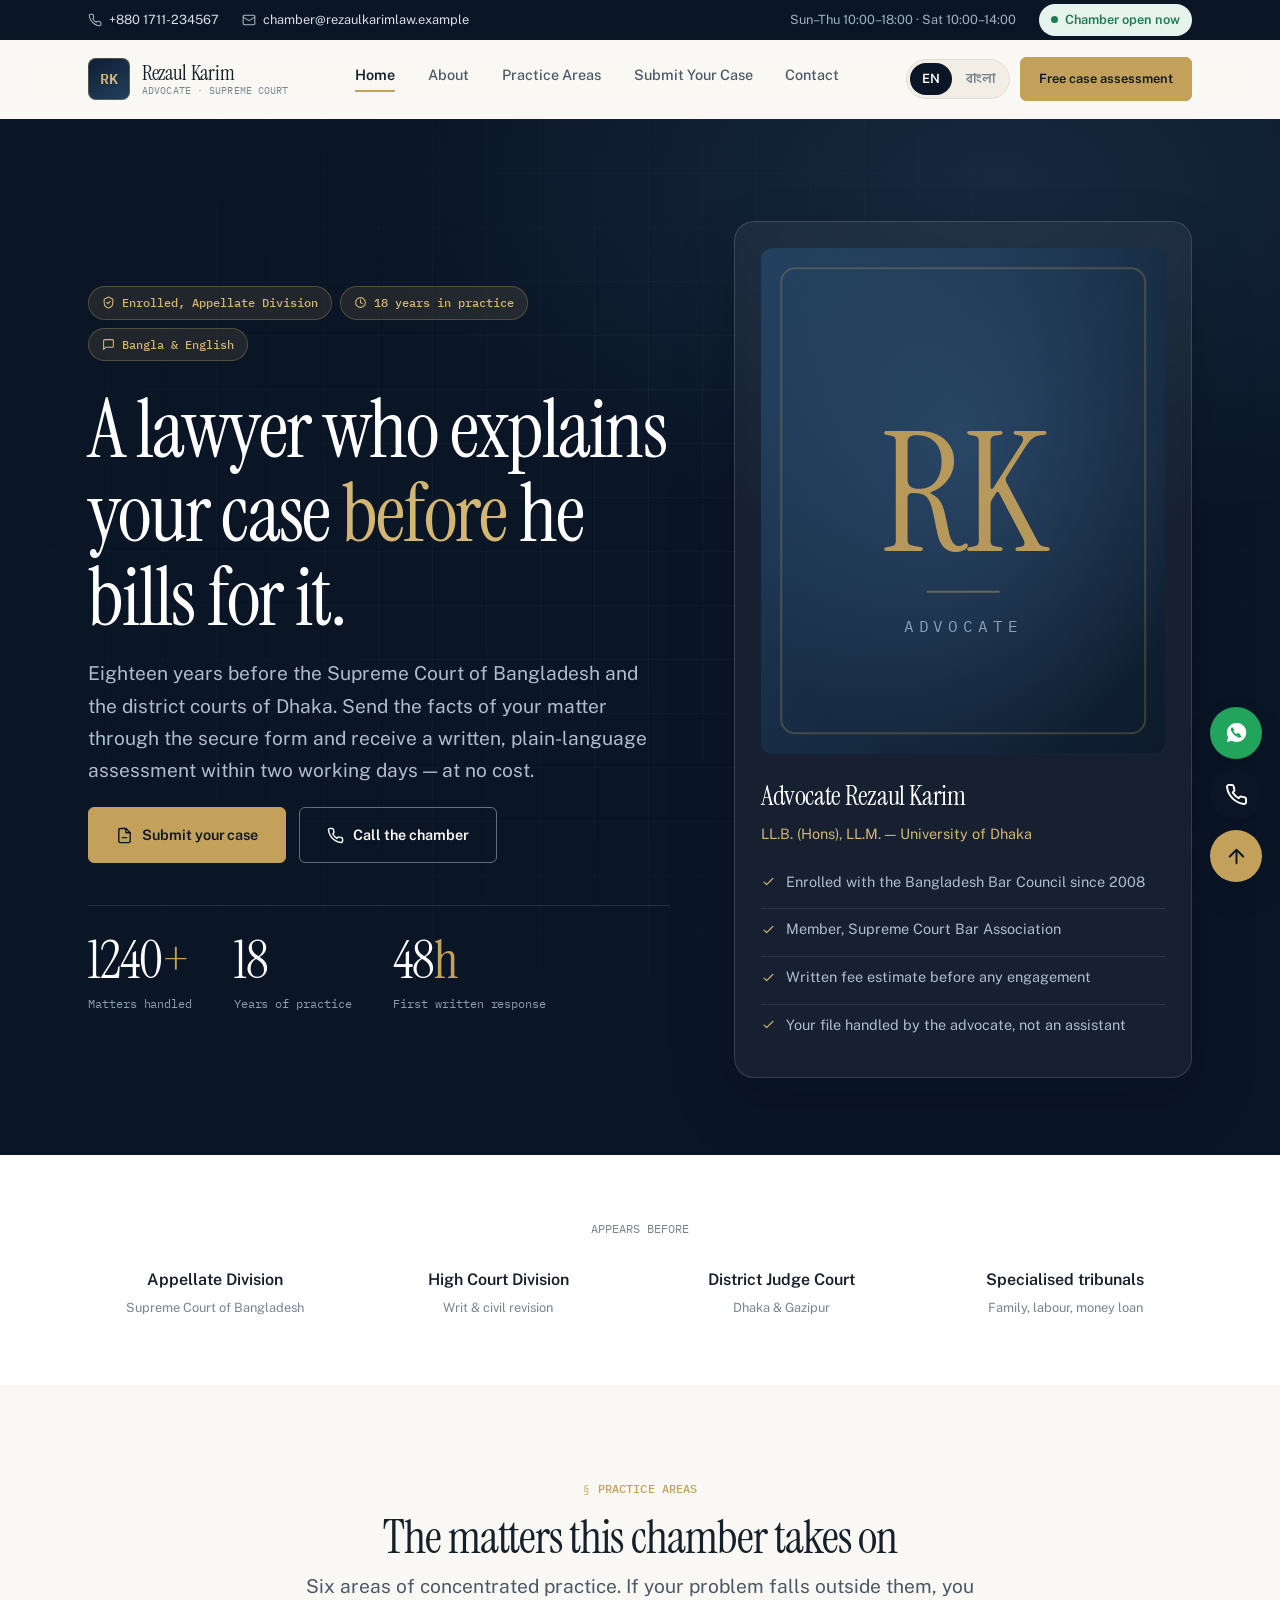
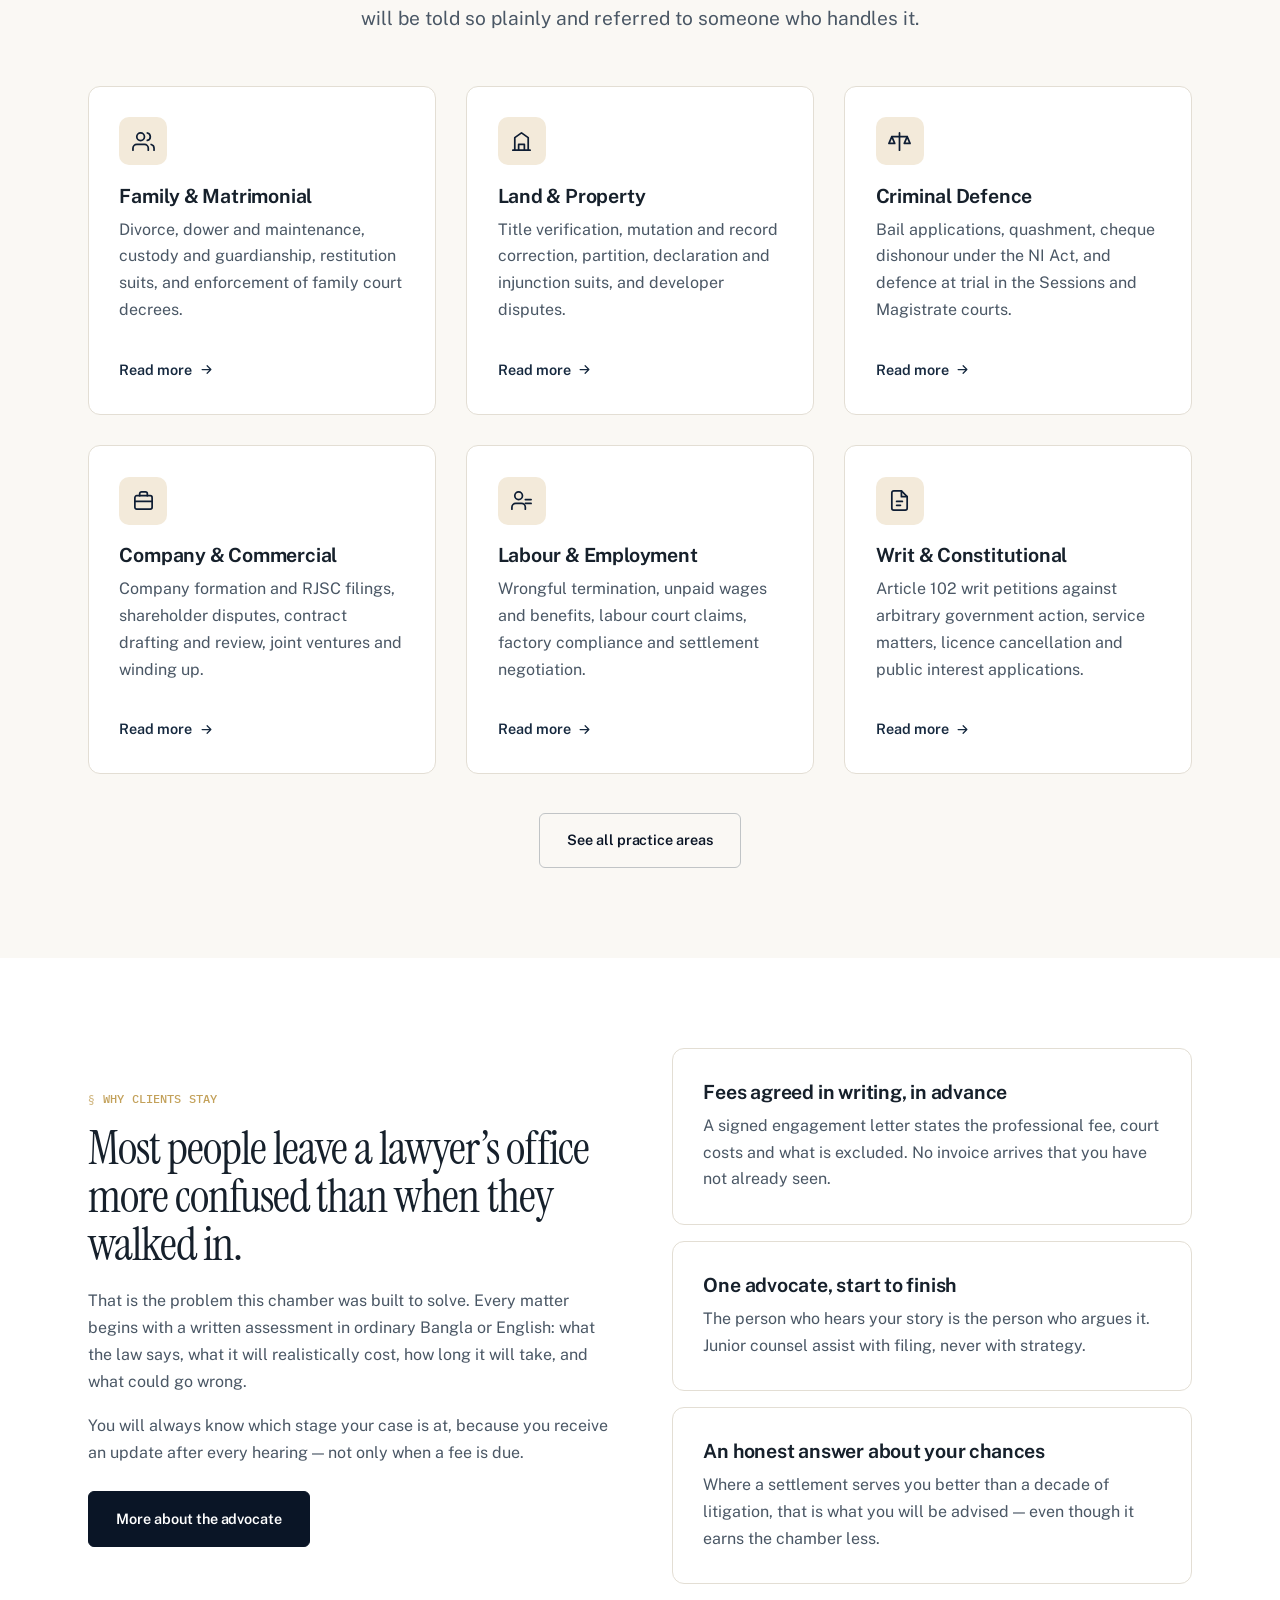
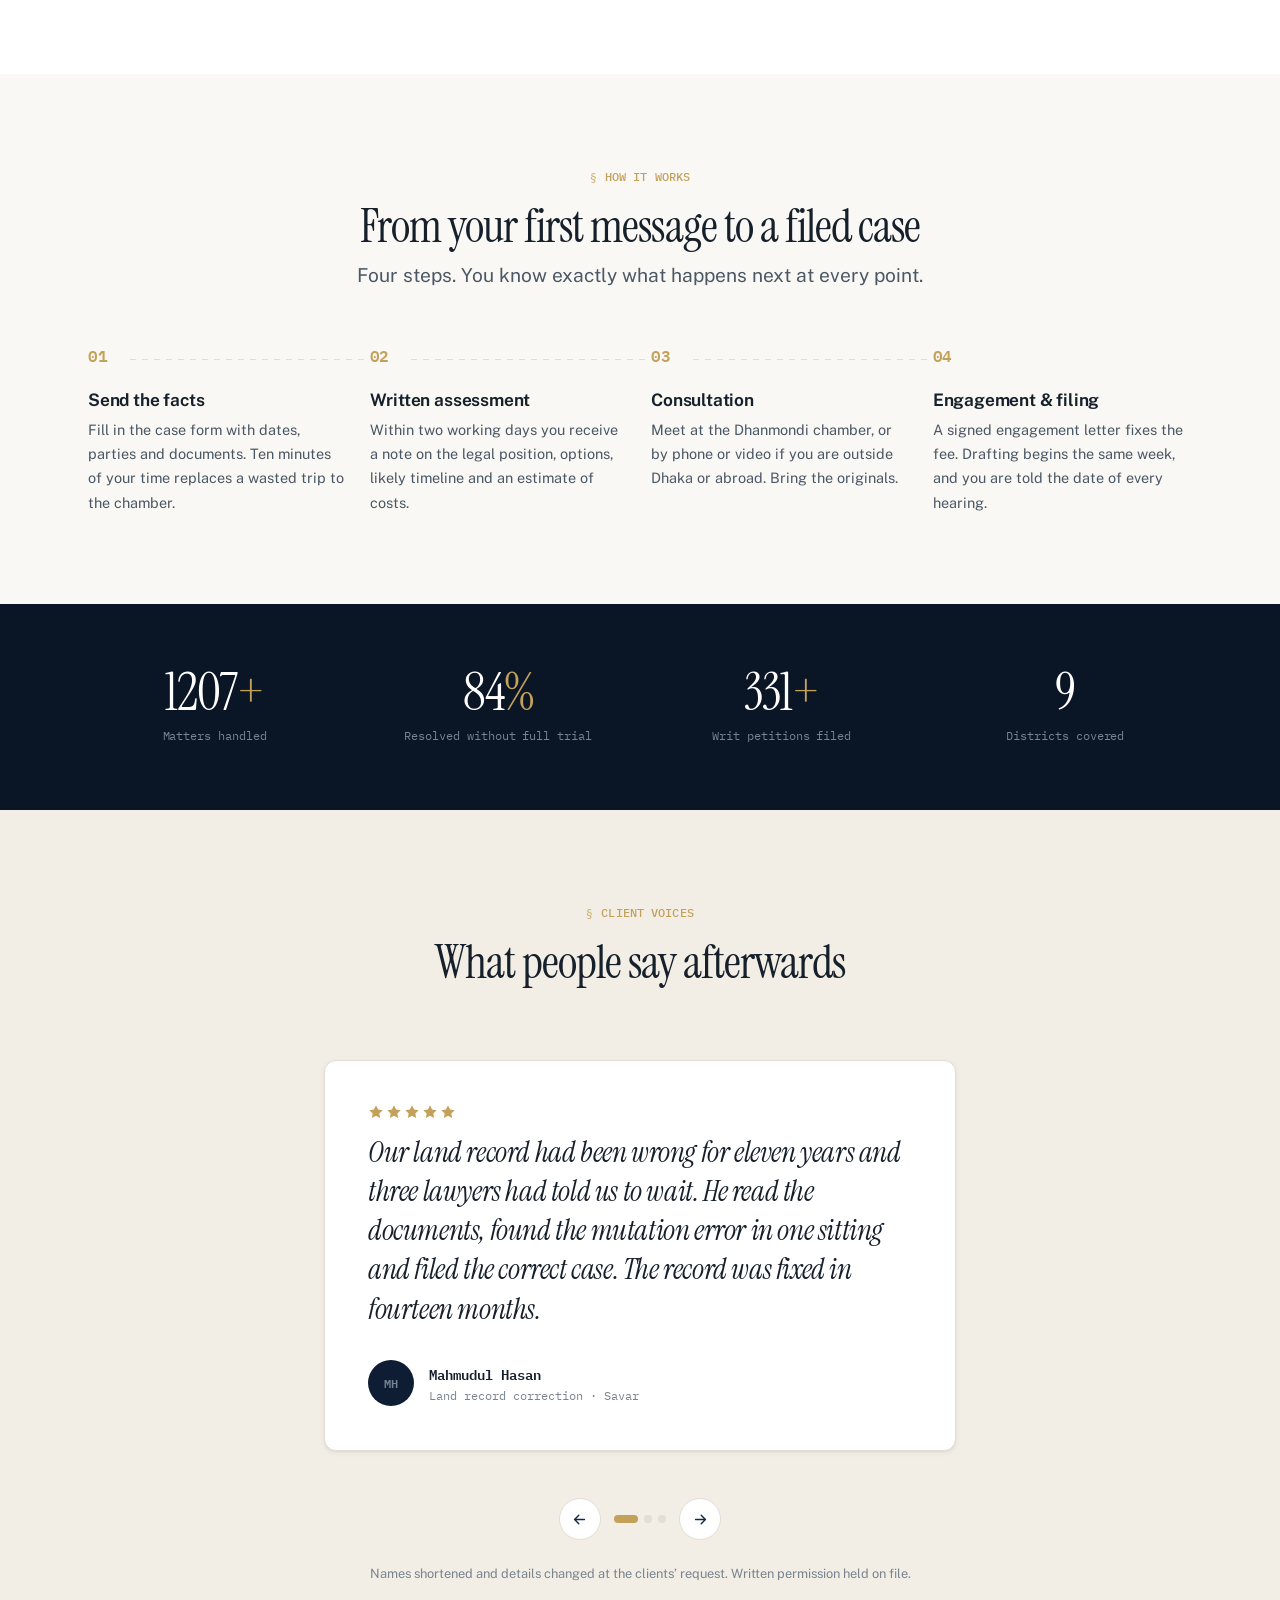
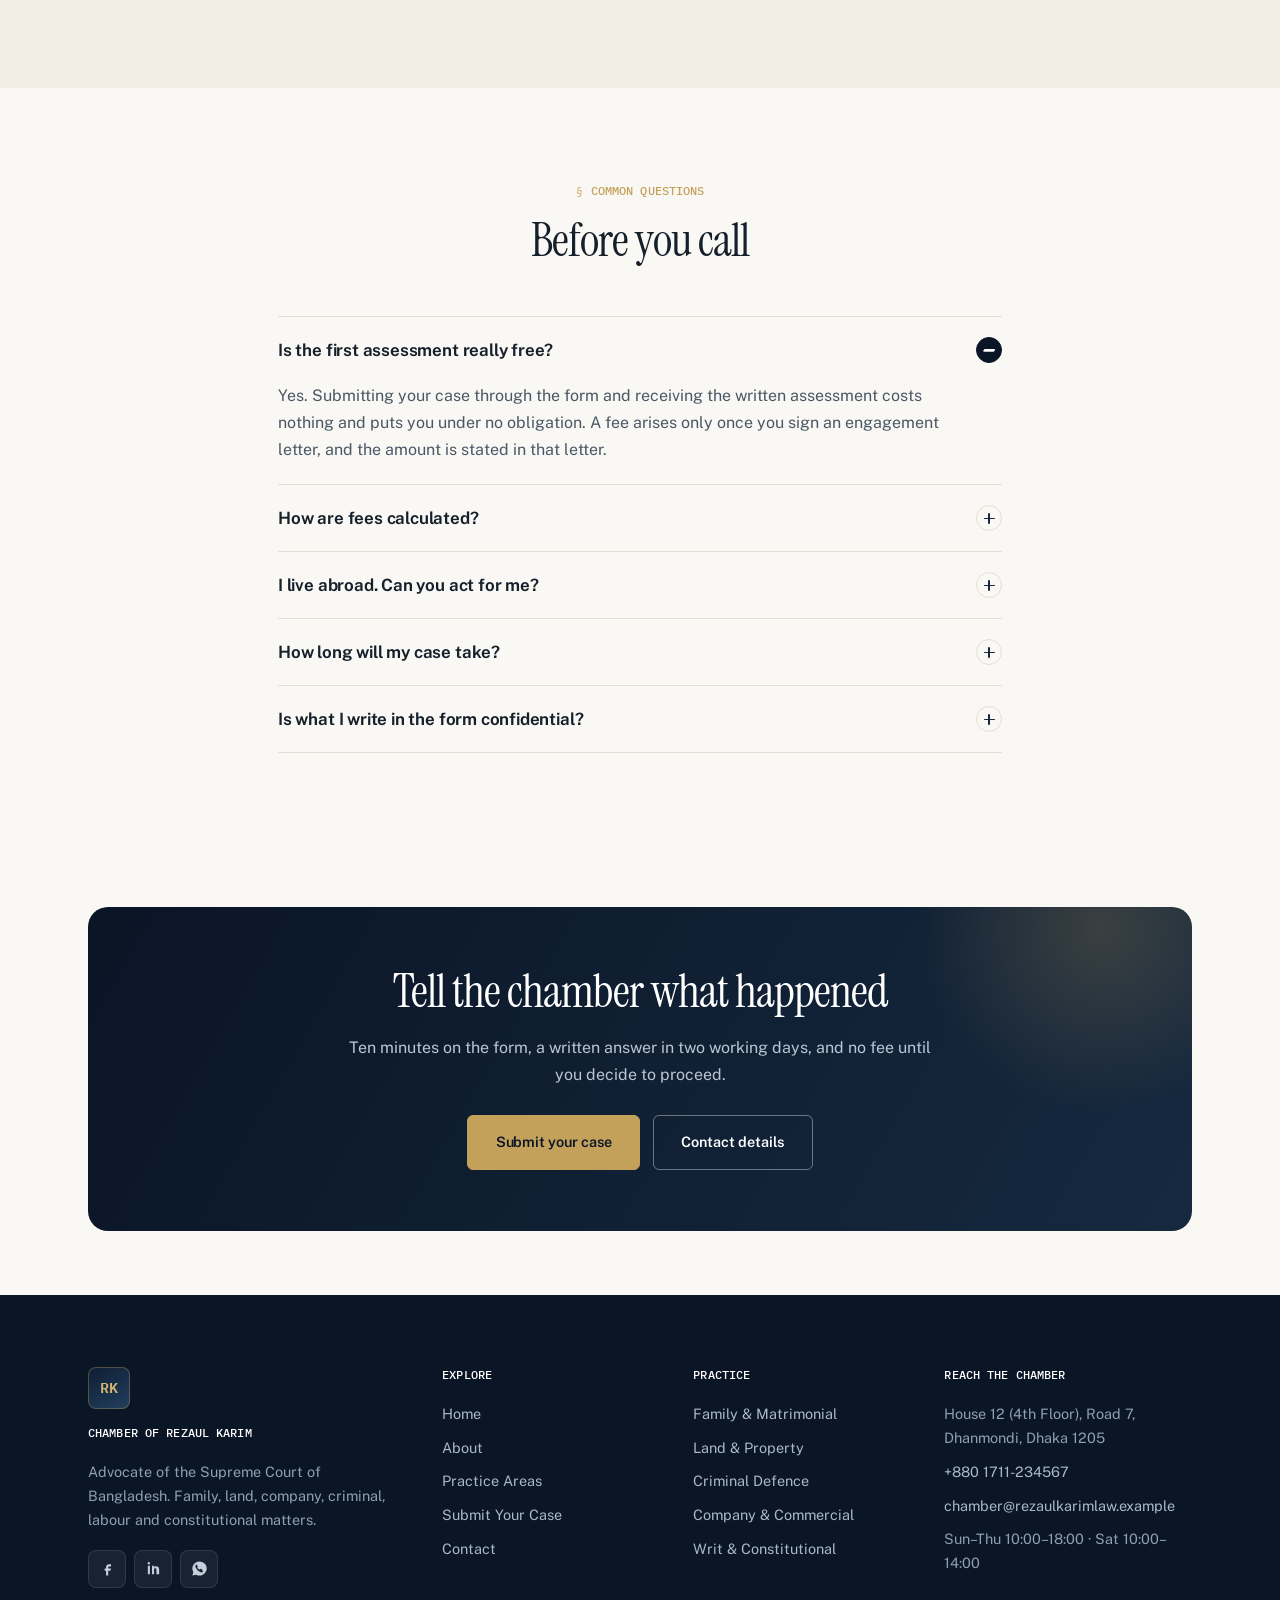
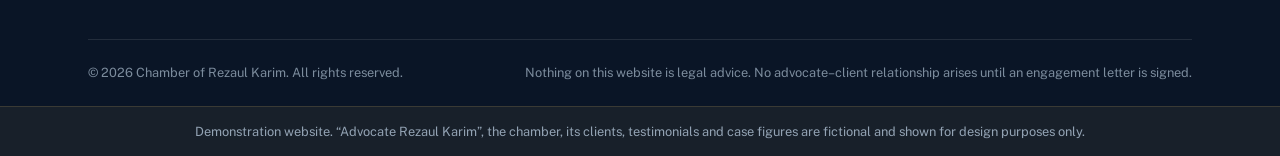
==== index.html @ a8ee2c2b "Bilingual demo marketing site for a law chamber A self-contained static site: plain HTML, CSS and Ja" ====
<!doctype html>
<html lang="en">
<head>
<meta charset="utf-8">
<meta name="viewport" content="width=device-width, initial-scale=1">
<title>Advocate Rezaul Karim | Supreme Court Lawyer, Dhaka</title>
<meta name="description" content="Advocate Rezaul Karim, Supreme Court of Bangladesh. 18 years of practice in family, land, company, criminal and writ matters. Chambers in Dhanmondi and the Supreme Court, Dhaka.">
<meta name="theme-color" content="#0A1526">
<meta property="og:type" content="website">
<meta property="og:title" content="Advocate Rezaul Karim | Supreme Court Lawyer, Dhaka">
<meta property="og:description" content="Straight answers, careful paperwork and a lawyer who returns your call. Submit your case online and get a written assessment within two working days.">
<meta property="og:locale" content="en_GB">
<meta property="og:locale:alternate" content="bn_BD">
<link rel="icon" href="data:image/svg+xml,%3Csvg xmlns='http://www.w3.org/2000/svg' viewBox='0 0 32 32'%3E%3Crect width='32' height='32' rx='7' fill='%230E1D33'/%3E%3Ctext x='16' y='22' font-family='Georgia,serif' font-size='16' fill='%23D4B673' text-anchor='middle'%3ERK%3C/text%3E%3C/svg%3E">
<link rel="preconnect" href="https://fonts.googleapis.com">
<link rel="preconnect" href="https://fonts.gstatic.com" crossorigin>
<link rel="stylesheet" href="https://fonts.googleapis.com/css2?family=Instrument+Serif:ital@0;1&family=Public+Sans:ital,wght@0,300..800;1,400..600&family=IBM+Plex+Mono:wght@400;500;600&family=Hind+Siliguri:wght@400;500;600;700&family=Noto+Serif+Bengali:wght@400;500;600&display=swap">
<link rel="stylesheet" href="assets/css/styles.css">
<script type="application/ld+json">
{
  "@context": "https://schema.org",
  "@type": "Attorney",
  "name": "Chamber of Rezaul Karim",
  "description": "Advocate of the Supreme Court of Bangladesh practising in family, land, company, criminal, labour and constitutional matters.",
  "areaServed": "Bangladesh",
  "priceRange": "BDT",
  "address": {
    "@type": "PostalAddress",
    "streetAddress": "House 12 (4th Floor), Road 7, Dhanmondi",
    "addressLocality": "Dhaka",
    "postalCode": "1205",
    "addressCountry": "BD"
  },
  "telephone": "+8801711234567",
  "email": "chamber@rezaulkarimlaw.example",
  "openingHours": ["Su-Th 10:00-18:00", "Sa 10:00-14:00"]
}
</script>
<script>document.documentElement.classList.add('js');</script>
</head>
<body>
<a class="skip-link" href="#main" data-i18n="a11y.skip">Skip to main content</a>

<!-- ================= Top bar ================= -->
<div class="topbar">
  <div class="wrap">
    <div class="topbar-items">
      <a class="topbar-item" href="tel:+8801711234567">
        <svg viewBox="0 0 24 24" fill="none" stroke="currentColor" stroke-width="1.8" stroke-linecap="round" stroke-linejoin="round"><path d="M22 16.9v3a2 2 0 0 1-2.2 2 19.8 19.8 0 0 1-8.6-3.1 19.5 19.5 0 0 1-6-6A19.8 19.8 0 0 1 2.1 4.2 2 2 0 0 1 4.1 2h3a2 2 0 0 1 2 1.7c.1 1 .4 1.9.7 2.8a2 2 0 0 1-.5 2.1L8.1 9.9a16 16 0 0 0 6 6l1.3-1.3a2 2 0 0 1 2.1-.4c.9.3 1.8.6 2.8.7a2 2 0 0 1 1.7 2Z"/></svg>
        <span>+880 1711-234567</span>
      </a>
      <a class="topbar-item topbar-hide-sm" href="mailto:chamber@rezaulkarimlaw.example">
        <svg viewBox="0 0 24 24" fill="none" stroke="currentColor" stroke-width="1.8" stroke-linecap="round" stroke-linejoin="round"><rect x="2" y="4" width="20" height="16" rx="2"/><path d="m2 7 10 6 10-6"/></svg>
        <span>chamber@rezaulkarimlaw.example</span>
      </a>
    </div>
    <div class="topbar-items">
      <span class="topbar-item topbar-hide-sm" data-i18n="top.hours">Sun&ndash;Thu 10:00&ndash;18:00 &middot; Sat 10:00&ndash;14:00</span>
      <span class="pill pill--closed" data-open-status><span class="dot"></span><span>Chamber hours</span></span>
    </div>
  </div>
</div>

<!-- ================= Header ================= -->
<header class="site-header">
  <div class="wrap">
    <nav class="nav" aria-label="Main">
      <a class="brand" href="index.html">
        <span class="brand-mark" aria-hidden="true">RK</span>
        <span class="brand-text">
          <span class="brand-name" data-i18n="brand.name">Rezaul Karim</span>
          <span class="brand-sub" data-i18n="brand.sub">Advocate &middot; Supreme Court</span>
        </span>
      </a>

      <ul class="nav-links" id="nav-links">
        <li><a href="index.html" aria-current="page" data-i18n="nav.home">Home</a></li>
        <li><a href="about.html" data-i18n="nav.about">About</a></li>
        <li><a href="practice-areas.html" data-i18n="nav.practice">Practice Areas</a></li>
        <li><a href="case-submission.html" data-i18n="nav.submit">Submit Your Case</a></li>
        <li><a href="contact.html" data-i18n="nav.contact">Contact</a></li>
        <li class="nav-cta-mobile"><a class="btn btn--gold btn--block" href="case-submission.html" data-i18n="cta.freeAssessment">Free case assessment</a></li>
      </ul>

      <div class="nav-actions">
        <div class="lang-toggle" role="group" aria-label="Language">
          <button type="button" data-lang="en" aria-pressed="true">EN</button>
          <button type="button" data-lang="bn" aria-pressed="false">বাংলা</button>
        </div>
        <a class="btn btn--gold btn--sm nav-cta-desktop" href="case-submission.html" data-i18n="cta.freeAssessment">Free case assessment</a>
        <button class="nav-toggle" type="button" aria-expanded="false" aria-controls="nav-links" aria-label="Open menu" data-i18n-aria="a11y.menu"><span></span></button>
      </div>
    </nav>
  </div>
</header>
<div class="nav-scrim"></div>

<main id="main">

<!-- ================= Hero ================= -->
<section class="hero">
  <div class="wrap hero-grid">
    <div>
      <div class="hero-badges">
        <span class="badge">
          <svg viewBox="0 0 24 24" fill="none" stroke="currentColor" stroke-width="2" stroke-linecap="round" stroke-linejoin="round"><path d="M12 2 4 6v6c0 5 3.4 9.1 8 10 4.6-.9 8-5 8-10V6Z"/><path d="m9 12 2 2 4-4"/></svg>
          <span data-i18n="hero.badge1">Enrolled, Appellate Division</span>
        </span>
        <span class="badge">
          <svg viewBox="0 0 24 24" fill="none" stroke="currentColor" stroke-width="2" stroke-linecap="round" stroke-linejoin="round"><circle cx="12" cy="12" r="9"/><path d="M12 7v5l3 2"/></svg>
          <span data-i18n="hero.badge2">18 years in practice</span>
        </span>
        <span class="badge">
          <svg viewBox="0 0 24 24" fill="none" stroke="currentColor" stroke-width="2" stroke-linecap="round" stroke-linejoin="round"><path d="M21 15a2 2 0 0 1-2 2H7l-4 4V5a2 2 0 0 1 2-2h14a2 2 0 0 1 2 2Z"/></svg>
          <span data-i18n="hero.badge3">Bangla &amp; English</span>
        </span>
      </div>

      <h1 data-i18n-html="hero.title">A lawyer who explains your case <em>before</em> he bills for it.</h1>
      <p class="hero-lead" data-i18n="hero.lead">Eighteen years before the Supreme Court of Bangladesh and the district courts of Dhaka. Send the facts of your matter through the secure form and receive a written, plain-language assessment within two working days &mdash; at no cost.</p>

      <div class="btn-row">
        <a class="btn btn--gold" href="case-submission.html">
          <svg viewBox="0 0 24 24" width="17" height="17" fill="none" stroke="currentColor" stroke-width="2" stroke-linecap="round" stroke-linejoin="round"><path d="M14 2H6a2 2 0 0 0-2 2v16a2 2 0 0 0 2 2h12a2 2 0 0 0 2-2V8Z"/><path d="M14 2v6h6"/><path d="M9 15h6"/></svg>
          <span data-i18n="hero.cta1">Submit your case</span>
        </a>
        <a class="btn btn--light" href="tel:+8801711234567">
          <svg viewBox="0 0 24 24" width="17" height="17" fill="none" stroke="currentColor" stroke-width="2" stroke-linecap="round" stroke-linejoin="round"><path d="M22 16.9v3a2 2 0 0 1-2.2 2 19.8 19.8 0 0 1-8.6-3.1 19.5 19.5 0 0 1-6-6A19.8 19.8 0 0 1 2.1 4.2 2 2 0 0 1 4.1 2h3a2 2 0 0 1 2 1.7c.1 1 .4 1.9.7 2.8a2 2 0 0 1-.5 2.1L8.1 9.9a16 16 0 0 0 6 6l1.3-1.3a2 2 0 0 1 2.1-.4c.9.3 1.8.6 2.8.7a2 2 0 0 1 1.7 2Z"/></svg>
          <span data-i18n="hero.cta2">Call the chamber</span>
        </a>
      </div>

      <div class="hero-proof">
        <div>
          <div class="stat-num"><span data-count="1240">0</span><span class="suffix">+</span></div>
          <div class="stat-label" data-i18n="stat.matters">Matters handled</div>
        </div>
        <div>
          <div class="stat-num"><span data-count="18">0</span></div>
          <div class="stat-label" data-i18n="stat.years">Years of practice</div>
        </div>
        <div>
          <div class="stat-num"><span data-count="48">0</span><span class="suffix">h</span></div>
          <div class="stat-label" data-i18n="stat.response">First written response</div>
        </div>
      </div>
    </div>

    <aside class="hero-card">
      <div class="portrait">
        <img class="portrait-photo" src="assets/img/advocate.jpg" alt="Advocate Rezaul Karim" data-i18n-alt="hero.portraitAlt" loading="lazy" decoding="async">
        <svg viewBox="0 0 200 250" aria-hidden="true"><defs><linearGradient id="pabg" x1="0" y1="0" x2="1" y2="1"><stop offset="0" stop-color="#23405F"/><stop offset="1" stop-color="#0C1A2B"/></linearGradient><radialGradient id="paglow" cx="50%" cy="40%" r="62%"><stop offset="0" stop-color="#3E628A" stop-opacity=".45"/><stop offset="1" stop-color="#3E628A" stop-opacity="0"/></radialGradient></defs><rect width="200" height="250" fill="url(#pabg)"/><rect width="200" height="250" fill="url(#paglow)"/><rect x="10" y="10" width="180" height="230" rx="7" fill="none" stroke="#C3A15A" stroke-opacity=".26"/><text x="100" y="150" text-anchor="middle" font-family="Instrument Serif, Georgia, serif" font-size="82" fill="#C3A15A" fill-opacity=".92">RK</text><path d="M82 170h36" stroke="#C3A15A" stroke-opacity=".45"/><text x="100" y="190" text-anchor="middle" font-family="IBM Plex Mono, monospace" font-size="8" letter-spacing="2.4" fill="#8AA0BA">ADVOCATE</text></svg>
      </div>
      <div class="card-name" data-i18n="hero.cardName">Advocate Rezaul Karim</div>
      <div class="card-role" data-i18n="hero.cardRole">LL.B. (Hons), LL.M. &mdash; University of Dhaka</div>
      <ul>
        <li>
          <svg viewBox="0 0 24 24" fill="none" stroke="currentColor" stroke-width="2" stroke-linecap="round" stroke-linejoin="round"><path d="m5 13 4 4L19 7"/></svg>
          <span data-i18n="hero.cardPoint1">Enrolled with the Bangladesh Bar Council since 2008</span>
        </li>
        <li>
          <svg viewBox="0 0 24 24" fill="none" stroke="currentColor" stroke-width="2" stroke-linecap="round" stroke-linejoin="round"><path d="m5 13 4 4L19 7"/></svg>
          <span data-i18n="hero.cardPoint2">Member, Supreme Court Bar Association</span>
        </li>
        <li>
          <svg viewBox="0 0 24 24" fill="none" stroke="currentColor" stroke-width="2" stroke-linecap="round" stroke-linejoin="round"><path d="m5 13 4 4L19 7"/></svg>
          <span data-i18n="hero.cardPoint3">Written fee estimate before any engagement</span>
        </li>
        <li>
          <svg viewBox="0 0 24 24" fill="none" stroke="currentColor" stroke-width="2" stroke-linecap="round" stroke-linejoin="round"><path d="m5 13 4 4L19 7"/></svg>
          <span data-i18n="hero.cardPoint4">Your file handled by the advocate, not an assistant</span>
        </li>
      </ul>
    </aside>
  </div>
</section>

<!-- ================= Trust strip ================= -->
<section class="section section--tight section--white">
  <div class="wrap">
    <p class="text-center" style="font-family:var(--f-mono);font-size:.73rem;text-transform:uppercase;color:var(--muted);margin-bottom:1.8rem" data-i18n="trust.title">Appears before</p>
    <div class="grid grid--4" style="text-align:center">
      <div class="reveal"><strong data-i18n="trust.1">Appellate Division</strong><br><span style="font-size:var(--fs-xs);color:var(--muted)" data-i18n="trust.1s">Supreme Court of Bangladesh</span></div>
      <div class="reveal" data-delay="1"><strong data-i18n="trust.2">High Court Division</strong><br><span style="font-size:var(--fs-xs);color:var(--muted)" data-i18n="trust.2s">Writ &amp; civil revision</span></div>
      <div class="reveal" data-delay="2"><strong data-i18n="trust.3">District Judge Court</strong><br><span style="font-size:var(--fs-xs);color:var(--muted)" data-i18n="trust.3s">Dhaka &amp; Gazipur</span></div>
      <div class="reveal" data-delay="3"><strong data-i18n="trust.4">Specialised tribunals</strong><br><span style="font-size:var(--fs-xs);color:var(--muted)" data-i18n="trust.4s">Family, labour, money loan</span></div>
    </div>
  </div>
</section>

<!-- ================= Practice areas ================= -->
<section class="section">
  <div class="wrap">
    <div class="section-head text-center">
      <span class="eyebrow" data-i18n="pa.eyebrow">Practice areas</span>
      <h2 data-i18n="pa.title">The matters this chamber takes on</h2>
      <p data-i18n="pa.lead">Six areas of concentrated practice. If your problem falls outside them, you will be told so plainly and referred to someone who handles it.</p>
    </div>

    <div class="grid grid--3">
      <article class="card card--hover reveal">
        <div class="card-icon"><svg viewBox="0 0 24 24" fill="none" stroke="currentColor" stroke-width="1.8" stroke-linecap="round" stroke-linejoin="round"><path d="M17 21v-2a4 4 0 0 0-4-4H5a4 4 0 0 0-4 4v2"/><circle cx="9" cy="7" r="4"/><path d="M23 21v-2a4 4 0 0 0-3-3.9"/><path d="M16 3.1a4 4 0 0 1 0 7.8"/></svg></div>
        <h3 data-i18n="pa.family.t">Family &amp; Matrimonial</h3>
        <p data-i18n="pa.family.d">Divorce, dower and maintenance, custody and guardianship, restitution suits, and enforcement of family court decrees.</p>
        <a class="card-link" href="practice-areas.html#family"><span data-i18n="common.learnMore">Read more</span><svg viewBox="0 0 24 24" fill="none" stroke="currentColor" stroke-width="2" stroke-linecap="round" stroke-linejoin="round"><path d="M5 12h14m-6-6 6 6-6 6"/></svg></a>
      </article>

      <article class="card card--hover reveal" data-delay="1">
        <div class="card-icon"><svg viewBox="0 0 24 24" fill="none" stroke="currentColor" stroke-width="1.8" stroke-linecap="round" stroke-linejoin="round"><path d="M3 21h18"/><path d="M5 21V8l7-5 7 5v13"/><path d="M9 21v-6h6v6"/></svg></div>
        <h3 data-i18n="pa.land.t">Land &amp; Property</h3>
        <p data-i18n="pa.land.d">Title verification, mutation and record correction, partition, declaration and injunction suits, and developer disputes.</p>
        <a class="card-link" href="practice-areas.html#land"><span data-i18n="common.learnMore">Read more</span><svg viewBox="0 0 24 24" fill="none" stroke="currentColor" stroke-width="2" stroke-linecap="round" stroke-linejoin="round"><path d="M5 12h14m-6-6 6 6-6 6"/></svg></a>
      </article>

      <article class="card card--hover reveal" data-delay="2">
        <div class="card-icon"><svg viewBox="0 0 24 24" fill="none" stroke="currentColor" stroke-width="1.8" stroke-linecap="round" stroke-linejoin="round"><path d="M12 3v18"/><path d="M4 7h16"/><path d="m4 7-3 7h6Z"/><path d="m20 7-3 7h6Z"/></svg></div>
        <h3 data-i18n="pa.criminal.t">Criminal Defence</h3>
        <p data-i18n="pa.criminal.d">Bail applications, quashment, cheque dishonour under the NI Act, and defence at trial in the Sessions and Magistrate courts.</p>
        <a class="card-link" href="practice-areas.html#criminal"><span data-i18n="common.learnMore">Read more</span><svg viewBox="0 0 24 24" fill="none" stroke="currentColor" stroke-width="2" stroke-linecap="round" stroke-linejoin="round"><path d="M5 12h14m-6-6 6 6-6 6"/></svg></a>
      </article>

      <article class="card card--hover reveal">
        <div class="card-icon"><svg viewBox="0 0 24 24" fill="none" stroke="currentColor" stroke-width="1.8" stroke-linecap="round" stroke-linejoin="round"><rect x="3" y="7" width="18" height="14" rx="2"/><path d="M8 7V5a2 2 0 0 1 2-2h4a2 2 0 0 1 2 2v2"/><path d="M3 13h18"/></svg></div>
        <h3 data-i18n="pa.company.t">Company &amp; Commercial</h3>
        <p data-i18n="pa.company.d">Company formation and RJSC filings, shareholder disputes, contract drafting and review, joint ventures and winding up.</p>
        <a class="card-link" href="practice-areas.html#company"><span data-i18n="common.learnMore">Read more</span><svg viewBox="0 0 24 24" fill="none" stroke="currentColor" stroke-width="2" stroke-linecap="round" stroke-linejoin="round"><path d="M5 12h14m-6-6 6 6-6 6"/></svg></a>
      </article>

      <article class="card card--hover reveal" data-delay="1">
        <div class="card-icon"><svg viewBox="0 0 24 24" fill="none" stroke="currentColor" stroke-width="1.8" stroke-linecap="round" stroke-linejoin="round"><path d="M16 21v-2a4 4 0 0 0-4-4H6a4 4 0 0 0-4 4v2"/><circle cx="9" cy="7" r="4"/><path d="M22 11h-6"/><path d="M22 15h-6"/></svg></div>
        <h3 data-i18n="pa.labour.t">Labour &amp; Employment</h3>
        <p data-i18n="pa.labour.d">Wrongful termination, unpaid wages and benefits, labour court claims, factory compliance and settlement negotiation.</p>
        <a class="card-link" href="practice-areas.html#labour"><span data-i18n="common.learnMore">Read more</span><svg viewBox="0 0 24 24" fill="none" stroke="currentColor" stroke-width="2" stroke-linecap="round" stroke-linejoin="round"><path d="M5 12h14m-6-6 6 6-6 6"/></svg></a>
      </article>

      <article class="card card--hover reveal" data-delay="2">
        <div class="card-icon"><svg viewBox="0 0 24 24" fill="none" stroke="currentColor" stroke-width="1.8" stroke-linecap="round" stroke-linejoin="round"><path d="M14 2H6a2 2 0 0 0-2 2v16a2 2 0 0 0 2 2h12a2 2 0 0 0 2-2V8Z"/><path d="M14 2v6h6"/><path d="M9 13h6"/><path d="M9 17h4"/></svg></div>
        <h3 data-i18n="pa.writ.t">Writ &amp; Constitutional</h3>
        <p data-i18n="pa.writ.d">Article 102 writ petitions against arbitrary government action, service matters, licence cancellation and public interest applications.</p>
        <a class="card-link" href="practice-areas.html#writ"><span data-i18n="common.learnMore">Read more</span><svg viewBox="0 0 24 24" fill="none" stroke="currentColor" stroke-width="2" stroke-linecap="round" stroke-linejoin="round"><path d="M5 12h14m-6-6 6 6-6 6"/></svg></a>
      </article>
    </div>

    <div class="btn-row btn-row--center" style="margin-top:2.4rem">
      <a class="btn btn--ghost" href="practice-areas.html" data-i18n="pa.all">See all practice areas</a>
    </div>
  </div>
</section>

<!-- ================= Why this chamber ================= -->
<section class="section section--white">
  <div class="wrap">
    <div class="grid grid--2" style="align-items:center;gap:clamp(2rem,5vw,4rem)">
      <div class="reveal">
        <span class="eyebrow" data-i18n="why.eyebrow">Why clients stay</span>
        <h2 data-i18n="why.title">Most people leave a lawyer&rsquo;s office more confused than when they walked in.</h2>
        <p data-i18n="why.p1">That is the problem this chamber was built to solve. Every matter begins with a written assessment in ordinary Bangla or English: what the law says, what it will realistically cost, how long it will take, and what could go wrong.</p>
        <p data-i18n="why.p2">You will always know which stage your case is at, because you receive an update after every hearing &mdash; not only when a fee is due.</p>
        <div class="btn-row" style="margin-top:1.5rem">
          <a class="btn" href="about.html" data-i18n="why.cta">More about the advocate</a>
        </div>
      </div>

      <div class="grid" style="gap:1rem">
        <div class="card reveal">
          <h3 data-i18n="why.c1.t">Fees agreed in writing, in advance</h3>
          <p data-i18n="why.c1.d">A signed engagement letter states the professional fee, court costs and what is excluded. No invoice arrives that you have not already seen.</p>
        </div>
        <div class="card reveal" data-delay="1">
          <h3 data-i18n="why.c2.t">One advocate, start to finish</h3>
          <p data-i18n="why.c2.d">The person who hears your story is the person who argues it. Junior counsel assist with filing, never with strategy.</p>
        </div>
        <div class="card reveal" data-delay="2">
          <h3 data-i18n="why.c3.t">An honest answer about your chances</h3>
          <p data-i18n="why.c3.d">Where a settlement serves you better than a decade of litigation, that is what you will be advised &mdash; even though it earns the chamber less.</p>
        </div>
      </div>
    </div>
  </div>
</section>

<!-- ================= Process ================= -->
<section class="section">
  <div class="wrap">
    <div class="section-head text-center">
      <span class="eyebrow" data-i18n="proc.eyebrow">How it works</span>
      <h2 data-i18n="proc.title">From your first message to a filed case</h2>
      <p data-i18n="proc.lead">Four steps. You know exactly what happens next at every point.</p>
    </div>

    <div class="steps">
      <div class="step reveal">
        <h3 data-i18n="proc.s1.t">Send the facts</h3>
        <p data-i18n="proc.s1.d">Fill in the case form with dates, parties and documents. Ten minutes of your time replaces a wasted trip to the chamber.</p>
      </div>
      <div class="step reveal" data-delay="1">
        <h3 data-i18n="proc.s2.t">Written assessment</h3>
        <p data-i18n="proc.s2.d">Within two working days you receive a note on the legal position, options, likely timeline and an estimate of costs.</p>
      </div>
      <div class="step reveal" data-delay="2">
        <h3 data-i18n="proc.s3.t">Consultation</h3>
        <p data-i18n="proc.s3.d">Meet at the Dhanmondi chamber, or by phone or video if you are outside Dhaka or abroad. Bring the originals.</p>
      </div>
      <div class="step reveal" data-delay="3">
        <h3 data-i18n="proc.s4.t">Engagement &amp; filing</h3>
        <p data-i18n="proc.s4.d">A signed engagement letter fixes the fee. Drafting begins the same week, and you are told the date of every hearing.</p>
      </div>
    </div>
  </div>
</section>

<!-- ================= Stats band ================= -->
<section class="section section--tight section--navy">
  <div class="wrap">
    <div class="grid grid--4 text-center">
      <div class="reveal">
        <div class="stat-num" style="color:#fff"><span data-count="1240">0</span><span class="suffix">+</span></div>
        <div class="stat-label" data-i18n="stat.matters">Matters handled</div>
      </div>
      <div class="reveal" data-delay="1">
        <div class="stat-num" style="color:#fff"><span data-count="86">0</span><span class="suffix">%</span></div>
        <div class="stat-label" data-i18n="stat.resolved">Resolved without full trial</div>
      </div>
      <div class="reveal" data-delay="2">
        <div class="stat-num" style="color:#fff"><span data-count="340">0</span><span class="suffix">+</span></div>
        <div class="stat-label" data-i18n="stat.writ">Writ petitions filed</div>
      </div>
      <div class="reveal" data-delay="3">
        <div class="stat-num" style="color:#fff"><span data-count="9">0</span></div>
        <div class="stat-label" data-i18n="stat.districts">Districts covered</div>
      </div>
    </div>
  </div>
</section>

<!-- ================= Testimonials ================= -->
<section class="section section--cream">
  <div class="wrap wrap--narrow">
    <div class="section-head text-center">
      <span class="eyebrow" data-i18n="tst.eyebrow">Client voices</span>
      <h2 data-i18n="tst.title">What people say afterwards</h2>
    </div>

    <div class="tslider" tabindex="0" role="region" aria-label="Client testimonials" data-i18n-aria="a11y.testimonials">
      <div class="tslider-viewport">
        <div class="tslider-track">
          <div class="tslide">
            <figure class="quote">
              <div class="stars" aria-label="5 out of 5"><svg viewBox="0 0 24 24" fill="currentColor"><path d="m12 2 3.1 6.3 6.9 1-5 4.9 1.2 6.8L12 17.8 5.8 21l1.2-6.8-5-4.9 6.9-1Z"/></svg><svg viewBox="0 0 24 24" fill="currentColor"><path d="m12 2 3.1 6.3 6.9 1-5 4.9 1.2 6.8L12 17.8 5.8 21l1.2-6.8-5-4.9 6.9-1Z"/></svg><svg viewBox="0 0 24 24" fill="currentColor"><path d="m12 2 3.1 6.3 6.9 1-5 4.9 1.2 6.8L12 17.8 5.8 21l1.2-6.8-5-4.9 6.9-1Z"/></svg><svg viewBox="0 0 24 24" fill="currentColor"><path d="m12 2 3.1 6.3 6.9 1-5 4.9 1.2 6.8L12 17.8 5.8 21l1.2-6.8-5-4.9 6.9-1Z"/></svg><svg viewBox="0 0 24 24" fill="currentColor"><path d="m12 2 3.1 6.3 6.9 1-5 4.9 1.2 6.8L12 17.8 5.8 21l1.2-6.8-5-4.9 6.9-1Z"/></svg></div>
              <blockquote style="margin:0"><p data-i18n="tst.1.q">Our land record had been wrong for eleven years and three lawyers had told us to wait. He read the documents, found the mutation error in one sitting and filed the correct case. The record was fixed in fourteen months.</p></blockquote>
              <figcaption class="quote-by">
                <span class="avatar" aria-hidden="true">MH</span>
                <span><strong data-i18n="tst.1.n">Mahmudul Hasan</strong><span data-i18n="tst.1.r">Land record correction &middot; Savar</span></span>
              </figcaption>
            </figure>
          </div>

          <div class="tslide">
            <figure class="quote">
              <div class="stars" aria-label="5 out of 5"><svg viewBox="0 0 24 24" fill="currentColor"><path d="m12 2 3.1 6.3 6.9 1-5 4.9 1.2 6.8L12 17.8 5.8 21l1.2-6.8-5-4.9 6.9-1Z"/></svg><svg viewBox="0 0 24 24" fill="currentColor"><path d="m12 2 3.1 6.3 6.9 1-5 4.9 1.2 6.8L12 17.8 5.8 21l1.2-6.8-5-4.9 6.9-1Z"/></svg><svg viewBox="0 0 24 24" fill="currentColor"><path d="m12 2 3.1 6.3 6.9 1-5 4.9 1.2 6.8L12 17.8 5.8 21l1.2-6.8-5-4.9 6.9-1Z"/></svg><svg viewBox="0 0 24 24" fill="currentColor"><path d="m12 2 3.1 6.3 6.9 1-5 4.9 1.2 6.8L12 17.8 5.8 21l1.2-6.8-5-4.9 6.9-1Z"/></svg><svg viewBox="0 0 24 24" fill="currentColor"><path d="m12 2 3.1 6.3 6.9 1-5 4.9 1.2 6.8L12 17.8 5.8 21l1.2-6.8-5-4.9 6.9-1Z"/></svg></div>
              <blockquote style="margin:0"><p data-i18n="tst.2.q">I live in Malaysia and could not attend a single hearing. Every step came to me by email with the next date written at the top. That alone was worth the fee.</p></blockquote>
              <figcaption class="quote-by">
                <span class="avatar" aria-hidden="true">SA</span>
                <span><strong data-i18n="tst.2.n">Shirin Akter</strong><span data-i18n="tst.2.r">Inheritance partition &middot; non-resident client</span></span>
              </figcaption>
            </figure>
          </div>

          <div class="tslide">
            <figure class="quote">
              <div class="stars" aria-label="5 out of 5"><svg viewBox="0 0 24 24" fill="currentColor"><path d="m12 2 3.1 6.3 6.9 1-5 4.9 1.2 6.8L12 17.8 5.8 21l1.2-6.8-5-4.9 6.9-1Z"/></svg><svg viewBox="0 0 24 24" fill="currentColor"><path d="m12 2 3.1 6.3 6.9 1-5 4.9 1.2 6.8L12 17.8 5.8 21l1.2-6.8-5-4.9 6.9-1Z"/></svg><svg viewBox="0 0 24 24" fill="currentColor"><path d="m12 2 3.1 6.3 6.9 1-5 4.9 1.2 6.8L12 17.8 5.8 21l1.2-6.8-5-4.9 6.9-1Z"/></svg><svg viewBox="0 0 24 24" fill="currentColor"><path d="m12 2 3.1 6.3 6.9 1-5 4.9 1.2 6.8L12 17.8 5.8 21l1.2-6.8-5-4.9 6.9-1Z"/></svg><svg viewBox="0 0 24 24" fill="currentColor"><path d="m12 2 3.1 6.3 6.9 1-5 4.9 1.2 6.8L12 17.8 5.8 21l1.2-6.8-5-4.9 6.9-1Z"/></svg></div>
              <blockquote style="margin:0"><p data-i18n="tst.3.q">He told me on the first day that my case was weak and that a settlement would serve me better. He was right. Another lawyer would have taken the money and run it for five years.</p></blockquote>
              <figcaption class="quote-by">
                <span class="avatar" aria-hidden="true">TR</span>
                <span><strong data-i18n="tst.3.n">Tanvir Rahman</strong><span data-i18n="tst.3.r">Commercial contract dispute &middot; Dhaka</span></span>
              </figcaption>
            </figure>
          </div>
        </div>
      </div>

      <div class="tslider-nav">
        <button class="tslider-btn" type="button" data-slider="prev" aria-label="Previous testimonial" data-i18n-aria="a11y.prev"><svg viewBox="0 0 24 24" fill="none" stroke="currentColor" stroke-width="2" stroke-linecap="round" stroke-linejoin="round"><path d="M19 12H5m6 6-6-6 6-6"/></svg></button>
        <div class="tslider-dots" role="tablist" aria-label="Testimonial navigation"></div>
        <button class="tslider-btn" type="button" data-slider="next" aria-label="Next testimonial" data-i18n-aria="a11y.next"><svg viewBox="0 0 24 24" fill="none" stroke="currentColor" stroke-width="2" stroke-linecap="round" stroke-linejoin="round"><path d="M5 12h14m-6-6 6 6-6 6"/></svg></button>
      </div>
    </div>

    <p class="text-center" style="font-size:var(--fs-xs);color:var(--muted);margin-top:1.4rem" data-i18n="tst.note">Names shortened and details changed at the clients&rsquo; request. Written permission held on file.</p>
  </div>
</section>

<!-- ================= FAQ ================= -->
<section class="section">
  <div class="wrap wrap--narrow">
    <div class="section-head text-center">
      <span class="eyebrow" data-i18n="faq.eyebrow">Common questions</span>
      <h2 data-i18n="faq.title">Before you call</h2>
    </div>

    <div class="accordion" data-single="true">
      <div class="acc-item is-open">
        <h3 style="margin:0"><button class="acc-trigger" type="button" aria-expanded="true"><span data-i18n="faq.q1">Is the first assessment really free?</span><span class="acc-icon" aria-hidden="true"></span></button></h3>
        <div class="acc-panel"><div><p data-i18n="faq.a1">Yes. Submitting your case through the form and receiving the written assessment costs nothing and puts you under no obligation. A fee arises only once you sign an engagement letter, and the amount is stated in that letter.</p></div></div>
      </div>

      <div class="acc-item">
        <h3 style="margin:0"><button class="acc-trigger" type="button" aria-expanded="false"><span data-i18n="faq.q2">How are fees calculated?</span><span class="acc-icon" aria-hidden="true"></span></button></h3>
        <div class="acc-panel"><div><p data-i18n="faq.a2">Most matters are quoted as a fixed fee per stage &mdash; drafting, filing, and hearings. Court fees, stamp costs and process charges are separate and are paid at actual cost with receipts. Instalments are available for family and labour matters.</p></div></div>
      </div>

      <div class="acc-item">
        <h3 style="margin:0"><button class="acc-trigger" type="button" aria-expanded="false"><span data-i18n="faq.q3">I live abroad. Can you act for me?</span><span class="acc-icon" aria-hidden="true"></span></button></h3>
        <div class="acc-panel"><div><p data-i18n="faq.a3">Yes. Non-resident Bangladeshi clients are a large part of this practice. You will need to execute a power of attorney at the Bangladesh mission in your country; the chamber prepares the draft and guides you through attestation.</p></div></div>
      </div>

      <div class="acc-item">
        <h3 style="margin:0"><button class="acc-trigger" type="button" aria-expanded="false"><span data-i18n="faq.q4">How long will my case take?</span><span class="acc-icon" aria-hidden="true"></span></button></h3>
        <div class="acc-panel"><div><p data-i18n="faq.a4">It depends on the forum. A bail application may be heard within days; a family suit commonly runs one to two years; a contested title suit can take longer. Your assessment gives a realistic range for your specific matter rather than a comfortable guess.</p></div></div>
      </div>

      <div class="acc-item">
        <h3 style="margin:0"><button class="acc-trigger" type="button" aria-expanded="false"><span data-i18n="faq.q5">Is what I write in the form confidential?</span><span class="acc-icon" aria-hidden="true"></span></button></h3>
        <div class="acc-panel"><div><p data-i18n="faq.a5">Everything you send is treated as privileged and is read only by the advocate. Please do not send original documents by post &mdash; scans or photographs are enough at the assessment stage.</p></div></div>
      </div>
    </div>
  </div>
</section>

<!-- ================= CTA ================= -->
<section class="section section--tight">
  <div class="wrap">
    <div class="cta-band reveal">
      <h2 data-i18n="cta.title">Tell the chamber what happened</h2>
      <p data-i18n="cta.lead">Ten minutes on the form, a written answer in two working days, and no fee until you decide to proceed.</p>
      <div class="btn-row btn-row--center" style="margin-top:1.6rem">
        <a class="btn btn--gold" href="case-submission.html" data-i18n="cta.submit">Submit your case</a>
        <a class="btn btn--light" href="contact.html" data-i18n="cta.contact">Contact details</a>
      </div>
    </div>
  </div>
</section>

</main>

<!-- ================= Footer ================= -->
<footer class="site-footer">
  <div class="wrap">
    <div class="footer-grid">
      <div class="footer-brand">
        <span class="brand-mark" aria-hidden="true">RK</span>
        <h4 data-i18n="footer.chamber">Chamber of Rezaul Karim</h4>
        <p data-i18n="footer.blurb">Advocate of the Supreme Court of Bangladesh. Family, land, company, criminal, labour and constitutional matters.</p>
        <div class="social">
          <a href="#" aria-label="Facebook"><svg viewBox="0 0 24 24" fill="currentColor"><path d="M14 9h3V6h-3c-2.2 0-4 1.8-4 4v2H8v3h2v7h3v-7h3l1-3h-4v-2c0-.6.4-1 1-1Z"/></svg></a>
          <a href="#" aria-label="LinkedIn"><svg viewBox="0 0 24 24" fill="currentColor"><path d="M6.9 8H4v12h2.9Zm.2-3.4a1.7 1.7 0 1 0-3.4 0 1.7 1.7 0 0 0 3.4 0ZM20 13.4c0-3.3-2.1-4.6-4.2-4.6-1.6 0-2.6.9-3 1.5V8H9.9v12h2.9v-6.4c0-1.3.9-2 1.8-2s1.5.7 1.5 2V20H20Z"/></svg></a>
          <a href="#" aria-label="WhatsApp"><svg viewBox="0 0 24 24" fill="currentColor"><path d="M12 2a10 10 0 0 0-8.7 15L2 22l5.2-1.3A10 10 0 1 0 12 2Zm5.3 14.1c-.2.6-1.3 1.2-1.8 1.2-.5.1-1 .1-1.7-.1a13 13 0 0 1-6.9-6c-.5-.9-.8-1.8-.8-2.6 0-.9.5-1.4.7-1.6.2-.2.5-.3.7-.3h.5c.2 0 .4 0 .6.5l.8 2c.1.2.1.4 0 .6l-.4.5c-.1.2-.3.3-.1.6.5.8 1 1.4 1.7 1.9.6.4 1 .6 1.2.7.2.1.4.1.5-.1l.7-.8c.2-.2.3-.2.6-.1l2 1c.2.1.4.2.4.3 0 .1 0 .5-.2 1Z"/></svg></a>
        </div>
      </div>

      <div>
        <h4 data-i18n="footer.explore">Explore</h4>
        <ul>
          <li><a href="index.html" data-i18n="nav.home">Home</a></li>
          <li><a href="about.html" data-i18n="nav.about">About</a></li>
          <li><a href="practice-areas.html" data-i18n="nav.practice">Practice Areas</a></li>
          <li><a href="case-submission.html" data-i18n="nav.submit">Submit Your Case</a></li>
          <li><a href="contact.html" data-i18n="nav.contact">Contact</a></li>
        </ul>
      </div>

      <div>
        <h4 data-i18n="footer.practice">Practice</h4>
        <ul>
          <li><a href="practice-areas.html#family" data-i18n="pa.family.t">Family &amp; Matrimonial</a></li>
          <li><a href="practice-areas.html#land" data-i18n="pa.land.t">Land &amp; Property</a></li>
          <li><a href="practice-areas.html#criminal" data-i18n="pa.criminal.t">Criminal Defence</a></li>
          <li><a href="practice-areas.html#company" data-i18n="pa.company.t">Company &amp; Commercial</a></li>
          <li><a href="practice-areas.html#writ" data-i18n="pa.writ.t">Writ &amp; Constitutional</a></li>
        </ul>
      </div>

      <div>
        <h4 data-i18n="footer.reach">Reach the chamber</h4>
        <ul>
          <li data-i18n-html="footer.addr">House 12 (4th Floor), Road 7,<br>Dhanmondi, Dhaka 1205</li>
          <li><a href="tel:+8801711234567">+880 1711-234567</a></li>
          <li><a href="mailto:chamber@rezaulkarimlaw.example">chamber@rezaulkarimlaw.example</a></li>
          <li data-i18n="top.hours">Sun&ndash;Thu 10:00&ndash;18:00 &middot; Sat 10:00&ndash;14:00</li>
        </ul>
      </div>
    </div>

    <div class="footer-bottom">
      <span>&copy; <span data-year>2026</span> <span data-i18n="footer.rights">Chamber of Rezaul Karim. All rights reserved.</span></span>
      <span data-i18n="footer.disclaimer">Nothing on this website is legal advice. No advocate&ndash;client relationship arises until an engagement letter is signed.</span>
    </div>
  </div>
  <div class="demo-note">
    <div class="wrap"><span data-i18n="footer.demo">Demonstration website. &ldquo;Advocate Rezaul Karim&rdquo;, the chamber, its clients, testimonials and case figures are fictional and shown for design purposes only.</span></div>
  </div>
</footer>

<div class="fab-stack">
  <a class="fab fab--wa" href="https://wa.me/8801711234567" target="_blank" rel="noopener" aria-label="Chat on WhatsApp" data-i18n-aria="a11y.whatsapp">
    <svg viewBox="0 0 24 24" fill="currentColor"><path d="M12 2a10 10 0 0 0-8.7 15L2 22l5.2-1.3A10 10 0 1 0 12 2Zm5.3 14.1c-.2.6-1.3 1.2-1.8 1.2-.5.1-1 .1-1.7-.1a13 13 0 0 1-6.9-6c-.5-.9-.8-1.8-.8-2.6 0-.9.5-1.4.7-1.6.2-.2.5-.3.7-.3h.5c.2 0 .4 0 .6.5l.8 2c.1.2.1.4 0 .6l-.4.5c-.1.2-.3.3-.1.6.5.8 1 1.4 1.7 1.9.6.4 1 .6 1.2.7.2.1.4.1.5-.1l.7-.8c.2-.2.3-.2.6-.1l2 1c.2.1.4.2.4.3 0 .1 0 .5-.2 1Z"/></svg>
  </a>
  <a class="fab fab--call" href="tel:+8801711234567" aria-label="Call the chamber" data-i18n-aria="a11y.call">
    <svg viewBox="0 0 24 24" fill="none" stroke="currentColor" stroke-width="2" stroke-linecap="round" stroke-linejoin="round"><path d="M22 16.9v3a2 2 0 0 1-2.2 2 19.8 19.8 0 0 1-8.6-3.1 19.5 19.5 0 0 1-6-6A19.8 19.8 0 0 1 2.1 4.2 2 2 0 0 1 4.1 2h3a2 2 0 0 1 2 1.7c.1 1 .4 1.9.7 2.8a2 2 0 0 1-.5 2.1L8.1 9.9a16 16 0 0 0 6 6l1.3-1.3a2 2 0 0 1 2.1-.4c.9.3 1.8.6 2.8.7a2 2 0 0 1 1.7 2Z"/></svg>
  </a>
  <button class="fab fab--top" type="button" aria-label="Back to top" data-i18n-aria="a11y.top">
    <svg viewBox="0 0 24 24" fill="none" stroke="currentColor" stroke-width="2" stroke-linecap="round" stroke-linejoin="round"><path d="M12 19V5m-7 7 7-7 7 7"/></svg>
  </button>
</div>

<script src="assets/js/i18n.bn.js"></script>
<script src="assets/js/main.js"></script>
</body>
</html>
---- assets/css/styles.css ----
/* ==========================================================================
   Chamber of Rezaul Karim - design system
   Palette: deep navy (authority) + warm gold (trust) on warm off-white.

   Type - "case report": the typography of law reports and court records.
     Instrument Serif  headline moments only (h1/h2, pull quotes, figures)
     Public Sans       body, UI and functional headings (h3/h4)
     IBM Plex Mono     every annotation - eyebrows, labels, case refs, hours
     Hind Siliguri / Noto Serif Bengali carry all of the above in Bangla.
   Rule: no wide-tracked uppercase sans anywhere. Mono does the small print.
   ========================================================================== */

:root {
  /* ---- colour ---- */
  --navy-900: #0A1526;
  --navy-800: #0E1D33;
  --navy-700: #16293F;
  --navy-600: #22405E;
  --gold-500: #C3A15A;
  --gold-400: #D4B673;
  --gold-100: #F3EADA;
  --cream:    #FAF8F4;
  --cream-2:  #F2EEE6;
  --ink:      #16202B;
  --body:     #4A5765;
  --muted:    #78848F;
  --line:     #E3DED4;
  --white:    #FFFFFF;
  --ok:       #1E7A55;
  --ok-bg:    #E7F4EE;
  --warn:     #9A6B10;
  --warn-bg:  #FCF3E0;
  --err:      #B3261E;
  --err-bg:   #FCEBEA;

  /* ---- type ---- */
  /* Instrument Serif carries the headline moments, Public Sans does the work,
     IBM Plex Mono annotates. Display sizes run large because Instrument Serif
     is narrow and light - it needs the scale to hold a page. */
  --f-display: "Instrument Serif", "Noto Serif Bengali", Georgia, serif;
  --f-body: "Public Sans", "Hind Siliguri", -apple-system, BlinkMacSystemFont, "Segoe UI", sans-serif;
  --f-mono: "IBM Plex Mono", ui-monospace, SFMono-Regular, Menlo, monospace;

  --fs-hero: clamp(2.9rem, 1.35rem + 4.7vw, 5.3rem);
  --fs-h1:   clamp(2.4rem, 1.45rem + 2.9vw, 3.85rem);
  --fs-h2:   clamp(1.95rem, 1.35rem + 1.95vw, 2.95rem);
  --fs-h3:   clamp(1.06rem, 1rem + 0.3vw, 1.22rem);
  --fs-lead: clamp(1.02rem, 0.95rem + 0.35vw, 1.2rem);
  --fs-body: 1rem;
  --fs-sm:   0.9rem;
  --fs-xs:   0.8rem;

  /* ---- space & shape ---- */
  --max: 1200px;
  --gutter: clamp(1.15rem, 4vw, 3rem);
  --r-sm: 6px;
  --r:    12px;
  --r-lg: 20px;
  --shadow-sm: 0 1px 2px rgba(10,21,38,.06), 0 2px 6px rgba(10,21,38,.05);
  --shadow:    0 4px 10px rgba(10,21,38,.06), 0 14px 34px rgba(10,21,38,.08);
  --shadow-lg: 0 10px 24px rgba(10,21,38,.10), 0 30px 70px rgba(10,21,38,.14);
  --ease: cubic-bezier(.22,.61,.36,1);
}

/* ==========================================================================
   Reset / base
   ========================================================================== */
*, *::before, *::after { box-sizing: border-box; }
html { -webkit-text-size-adjust: 100%; scroll-behavior: smooth; }
@media (prefers-reduced-motion: reduce) {
  html { scroll-behavior: auto; }
  *, *::before, *::after {
    animation-duration: .01ms !important; animation-iteration-count: 1 !important;
    transition-duration: .01ms !important; scroll-behavior: auto !important;
  }
}
body {
  margin: 0;
  background: var(--cream);
  color: var(--body);
  font-family: var(--f-body);
  font-size: var(--fs-body);
  line-height: 1.68;
  -webkit-font-smoothing: antialiased;
  overflow-x: hidden;
}
body.lang-bn { font-family: "Hind Siliguri", var(--f-body); line-height: 1.82; }
body.lang-bn h1, body.lang-bn h2, body.lang-bn .display {
  font-family: "Noto Serif Bengali", var(--f-display);
  font-weight: 600; line-height: 1.38; letter-spacing: 0;
}
body.lang-bn h3, body.lang-bn h4 {
  font-family: "Hind Siliguri", var(--f-body);
  font-weight: 600; line-height: 1.5; letter-spacing: 0;
}
/* Plex Mono has no Bengali, so every annotation style falls back to Hind
   Siliguri rather than a random system mono. */
body.lang-bn .eyebrow, body.lang-bn .stat-label, body.lang-bn .brand-sub,
body.lang-bn .site-footer h4, body.lang-bn .timeline .year, body.lang-bn .crumbs,
body.lang-bn .tag-list li, body.lang-bn .stepper .label, body.lang-bn .badge,
body.lang-bn .review-list .k, body.lang-bn .hours td, body.lang-bn .step::before,
body.lang-bn .quote-by span, body.lang-bn .char-count, body.lang-bn .field .hint {
  font-family: "Hind Siliguri", var(--f-body);
  text-transform: none;
  letter-spacing: 0;
}
body.nav-open { overflow: hidden; }

/* h1/h2 are editorial set pieces; h3/h4 are functional signage and stay in
   the sans, which keeps the serif rare enough to still mean something. */
h1, h2 {
  font-family: var(--f-display);
  color: var(--ink);
  font-weight: 400;
  line-height: 1.03;
  margin: 0 0 .42em;
  letter-spacing: -.021em;
}
h3, h4 {
  font-family: var(--f-body);
  color: var(--ink);
  font-weight: 650;
  line-height: 1.32;
  margin: 0 0 .55em;
  letter-spacing: -.011em;
}
h1 { font-size: var(--fs-h1); }
h2 { font-size: var(--fs-h2); }
h3 { font-size: var(--fs-h3); }
p  { margin: 0 0 1.1em; }
a  { color: var(--navy-600); text-decoration: none; transition: color .2s var(--ease); }
a:hover { color: var(--gold-500); }
img, svg { max-width: 100%; display: block; }
ul, ol { margin: 0 0 1.1em; padding-left: 1.15em; }
li { margin-bottom: .45em; }
hr { border: 0; border-top: 1px solid var(--line); margin: 2.5rem 0; }
strong { color: var(--ink); font-weight: 600; }

:focus-visible {
  outline: 3px solid var(--gold-500);
  outline-offset: 3px;
  border-radius: 3px;
}

.skip-link {
  position: absolute; left: 12px; top: -60px; z-index: 200;
  background: var(--navy-900); color: #fff; padding: .7rem 1.1rem;
  border-radius: 0 0 var(--r-sm) var(--r-sm); font-size: var(--fs-sm); font-weight: 600;
  transition: top .2s var(--ease);
}
.skip-link:focus { top: 0; color: #fff; }

/* ==========================================================================
   Layout helpers
   ========================================================================== */
.wrap { width: 100%; max-width: var(--max); margin-inline: auto; padding-inline: var(--gutter); }
.wrap--narrow { max-width: 820px; }
.section { padding: clamp(3.5rem, 7vw, 6.5rem) 0; }
.section--tight { padding: clamp(2.5rem, 5vw, 4rem) 0; }
.section--cream { background: var(--cream-2); }
.section--white { background: var(--white); }
.section--navy { background: var(--navy-900); color: #C6D0DC; }
.section--navy h1, .section--navy h2, .section--navy h3 { color: #fff; }

.grid { display: grid; gap: clamp(1.1rem, 2.4vw, 1.9rem); }
.grid--2 { grid-template-columns: repeat(2, minmax(0,1fr)); }
.grid--3 { grid-template-columns: repeat(3, minmax(0,1fr)); }
.grid--4 { grid-template-columns: repeat(4, minmax(0,1fr)); }
@media (max-width: 900px) { .grid--3, .grid--4 { grid-template-columns: repeat(2, minmax(0,1fr)); } }
@media (max-width: 620px) { .grid--2, .grid--3, .grid--4 { grid-template-columns: 1fr; } }

.text-center { text-align: center; }
.mx-auto { margin-inline: auto; }
.mb-0 { margin-bottom: 0; }
.sr-only {
  position: absolute; width: 1px; height: 1px; padding: 0; margin: -1px;
  overflow: hidden; clip: rect(0 0 0 0); white-space: nowrap; border: 0;
}

/* ==========================================================================
   Section headers
   ========================================================================== */
.eyebrow {
  display: inline-flex; align-items: baseline; gap: .5rem;
  font-family: var(--f-mono);
  font-size: .73rem; font-weight: 500; letter-spacing: .01em;
  text-transform: uppercase; color: var(--gold-500); margin-bottom: 1rem;
}
/* the section mark reads as a legal citation rather than a template rule */
.eyebrow::before { content: "\00a7"; font-size: .95em; opacity: .75; }
.section--navy .eyebrow { color: var(--gold-400); }
body.lang-bn .eyebrow { letter-spacing: .04em; text-transform: none; }

.section-head { max-width: 700px; margin-bottom: clamp(2rem, 4vw, 3.2rem); }
.section-head.text-center { margin-inline: auto; }
.section-head p { font-size: var(--fs-lead); margin-bottom: 0; }
.section-head h2 { margin-bottom: .5rem; }

/* ==========================================================================
   Buttons
   ========================================================================== */
.btn {
  --btn-bg: var(--navy-900); --btn-fg: #fff; --btn-bd: var(--navy-900);
  display: inline-flex; align-items: center; justify-content: center; gap: .55rem;
  padding: .92rem 1.7rem;
  background: var(--btn-bg); color: var(--btn-fg);
  border: 1px solid var(--btn-bd); border-radius: var(--r-sm);
  font: inherit; font-size: var(--fs-sm); font-weight: 600; letter-spacing: -.003em;
  cursor: pointer; text-align: center;
  transition: transform .18s var(--ease), box-shadow .18s var(--ease), background .18s var(--ease), color .18s var(--ease), border-color .18s var(--ease);
}
.btn:hover { color: var(--btn-fg); transform: translateY(-2px); box-shadow: var(--shadow); }
.btn:active { transform: translateY(0); }
.btn:disabled, .btn[aria-disabled="true"] { opacity: .5; cursor: not-allowed; transform: none; box-shadow: none; }
.btn svg { flex: none; }

.btn--gold  { --btn-bg: var(--gold-500); --btn-fg: var(--navy-900); --btn-bd: var(--gold-500); }
.btn--gold:hover { --btn-bg: var(--gold-400); --btn-bd: var(--gold-400); }
.btn--ghost { --btn-bg: transparent; --btn-fg: var(--navy-900); --btn-bd: rgba(22,41,63,.25); }
.btn--ghost:hover { --btn-bg: var(--navy-900); --btn-fg: #fff; --btn-bd: var(--navy-900); }
.btn--light { --btn-bg: transparent; --btn-fg: #fff; --btn-bd: rgba(255,255,255,.38); }
.btn--light:hover { --btn-bg: #fff; --btn-fg: var(--navy-900); --btn-bd: #fff; }
.btn--sm { padding: .62rem 1.15rem; font-size: var(--fs-xs); }
.btn--block { width: 100%; }

.btn-row { display: flex; flex-wrap: wrap; gap: .8rem; }
.btn-row--center { justify-content: center; }

/* ==========================================================================
   Header / navigation
   ========================================================================== */
.site-header {
  position: sticky; top: 0; z-index: 100;
  background: rgba(250,248,244,.86);
  backdrop-filter: saturate(160%) blur(14px);
  -webkit-backdrop-filter: saturate(160%) blur(14px);
  border-bottom: 1px solid transparent;
  transition: background .25s var(--ease), border-color .25s var(--ease), box-shadow .25s var(--ease);
}
.site-header.is-stuck { background: rgba(250,248,244,.97); border-bottom-color: var(--line); box-shadow: var(--shadow-sm); }

.topbar {
  position: relative; z-index: 101; /* stay above the drawer scrim, like the header */
  background: var(--navy-900); color: #9FB0C2;
  font-size: var(--fs-xs);
}
.topbar .wrap { display: flex; align-items: center; justify-content: space-between; gap: 1rem; min-height: 40px; flex-wrap: wrap; }
.topbar a { color: #D7E0E9; }
.topbar a:hover { color: var(--gold-400); }
.topbar-items { display: flex; align-items: center; gap: 1.4rem; flex-wrap: wrap; }
.topbar-item { display: inline-flex; align-items: center; gap: .45rem; }
.topbar-item svg { width: 14px; height: 14px; opacity: .8; }
@media (max-width: 760px) { .topbar-hide-sm { display: none; } }

.nav { display: flex; align-items: center; justify-content: space-between; gap: 1.2rem; min-height: 78px; }

.brand { display: inline-flex; align-items: center; gap: .75rem; color: var(--ink); }
.brand:hover { color: var(--ink); }
.brand-mark {
  width: 42px; height: 42px; flex: none; border-radius: 8px;
  background: linear-gradient(150deg, var(--navy-800), var(--navy-600));
  color: var(--gold-400);
  display: grid; place-items: center;
  font-family: var(--f-mono); font-size: .96rem; font-weight: 600; letter-spacing: -.01em;
  box-shadow: inset 0 0 0 1px rgba(195,161,90,.35);
}
.brand-text { display: flex; flex-direction: column; line-height: 1.15; }
.brand-name { font-family: var(--f-display); font-size: 1.32rem; font-weight: 400; letter-spacing: -.015em; color: var(--ink); }
.brand-sub { font-family: var(--f-mono); font-size: .64rem; letter-spacing: .01em; text-transform: uppercase; color: var(--muted); }
body.lang-bn .brand-sub { font-size: .74rem; }

.nav-links { display: flex; align-items: center; gap: .35rem; list-style: none; margin: 0; padding: 0; }
.nav-links a {
  position: relative; display: block; padding: .55rem .85rem;
  font-size: var(--fs-sm); font-weight: 500; color: var(--body); border-radius: var(--r-sm);
}
.nav-links a::after {
  content: ""; position: absolute; left: .85rem; right: .85rem; bottom: .28rem; height: 2px;
  background: var(--gold-500); transform: scaleX(0); transform-origin: left;
  transition: transform .25s var(--ease);
}
.nav-links a:hover { color: var(--ink); }
.nav-links a:hover::after, .nav-links a[aria-current="page"]::after { transform: scaleX(1); }
.nav-links a[aria-current="page"] { color: var(--ink); font-weight: 600; }

.nav-actions { display: flex; align-items: center; gap: .6rem; }

.lang-toggle {
  display: inline-flex; align-items: center; padding: 3px; gap: 2px;
  background: var(--cream-2); border: 1px solid var(--line); border-radius: 999px;
}
.lang-toggle button {
  border: 0; background: transparent; cursor: pointer;
  padding: .34rem .74rem; border-radius: 999px;
  font: inherit; font-size: var(--fs-xs); font-weight: 600; color: var(--muted);
  transition: background .2s var(--ease), color .2s var(--ease);
}
.lang-toggle button[aria-pressed="true"] { background: var(--navy-900); color: #fff; }
.lang-toggle button:hover:not([aria-pressed="true"]) { color: var(--ink); }

.nav-toggle {
  display: none; width: 44px; height: 44px; padding: 0;
  background: transparent; border: 1px solid var(--line); border-radius: var(--r-sm);
  cursor: pointer; place-items: center;
}
.nav-toggle span { display: block; width: 20px; height: 2px; background: var(--ink); border-radius: 2px; position: relative; transition: background .2s var(--ease); }
.nav-toggle span::before, .nav-toggle span::after {
  content: ""; position: absolute; left: 0; width: 20px; height: 2px; background: var(--ink); border-radius: 2px;
  transition: transform .25s var(--ease), top .25s var(--ease);
}
.nav-toggle span::before { top: -6px; }
.nav-toggle span::after  { top: 6px; }
.nav-toggle[aria-expanded="true"] span { background: transparent; }
.nav-toggle[aria-expanded="true"] span::before { top: 0; transform: rotate(45deg); }
.nav-toggle[aria-expanded="true"] span::after  { top: 0; transform: rotate(-45deg); }

@media (max-width: 1020px) {
  .nav-toggle { display: grid; }
  .nav-cta-desktop { display: none; }
  .nav-links {
    position: fixed; inset: 0 0 0 auto; width: min(340px, 86vw);
    flex-direction: column; align-items: stretch; justify-content: flex-start; gap: .2rem;
    background: var(--white); padding: 5.5rem 1.4rem 2rem;
    box-shadow: var(--shadow-lg); transform: translateX(102%);
    transition: transform .32s var(--ease); overflow-y: auto; z-index: 120;
  }
  /* backdrop-filter makes .site-header a containing block for its fixed
     descendants, which would size the drawer to the header instead of the
     viewport. Drop the blur while the drawer is open - the scrim covers it. */
  body.nav-open .site-header { backdrop-filter: none; -webkit-backdrop-filter: none; }

  /* Fully closed, the panel is taken out of layout. Parking a position:fixed
     element off-screen with transform alone leaves real horizontal scroll that
     body overflow cannot clip, so main.js stows it once the slide has ended. */
  .nav-links.is-stowed { display: none; }
  body.nav-open .nav-links { transform: translateX(0); }

  /* the drawer overlaps the header row, so lift the close button over it */
  body.nav-open .nav-toggle { position: relative; z-index: 130; }
  .nav-links a { padding: .95rem .6rem; font-size: 1.02rem; border-bottom: 1px solid var(--line); border-radius: 0; }
  .nav-links a::after { display: none; }
  .nav-links a[aria-current="page"] { color: var(--gold-500); }
  .nav-links .nav-cta-mobile { display: block; margin-top: 1.2rem; }
  .nav-links .nav-cta-mobile a { border: 0; }
}
.nav-cta-mobile { display: none; }

/* The drawer lives inside .site-header, whose sticky z-index forms a stacking
   context, so the scrim must sit BELOW the header (95 < 100). Otherwise it
   paints over the drawer and swallows clicks on the close button. */
.nav-scrim {
  position: fixed; inset: 0; background: rgba(10,21,38,.5); z-index: 95;
  opacity: 0; visibility: hidden; transition: opacity .3s var(--ease), visibility .3s var(--ease);
}
body.nav-open .nav-scrim { opacity: 1; visibility: visible; }

/* ==========================================================================
   Hero
   ========================================================================== */
.hero {
  position: relative; overflow: hidden;
  background: radial-gradient(1100px 620px at 78% 6%, var(--navy-700) 0%, var(--navy-900) 58%);
  color: #BCC8D6;
  padding: clamp(3.5rem, 8vw, 6.8rem) 0 clamp(3rem, 6vw, 5rem);
}
.hero::before {
  content: ""; position: absolute; inset: 0;
  background-image:
    linear-gradient(rgba(255,255,255,.028) 1px, transparent 1px),
    linear-gradient(90deg, rgba(255,255,255,.028) 1px, transparent 1px);
  background-size: 54px 54px;
  mask-image: radial-gradient(70% 60% at 50% 40%, #000 20%, transparent 100%);
  -webkit-mask-image: radial-gradient(70% 60% at 50% 40%, #000 20%, transparent 100%);
  pointer-events: none;
}
.hero-grid {
  position: relative; z-index: 1;
  display: grid; grid-template-columns: 1.12fr .88fr; gap: clamp(2rem, 5vw, 4rem); align-items: center;
}
@media (max-width: 940px) { .hero-grid { grid-template-columns: 1fr; } }

.hero h1 { color: #fff; font-size: var(--fs-hero); margin-bottom: 1.1rem; }
.hero h1 em { font-style: normal; color: var(--gold-400); }
.hero-lead { font-size: var(--fs-lead); max-width: 56ch; color: #AFBDCC; }

.hero-badges { display: flex; flex-wrap: wrap; gap: .5rem; margin-bottom: 1.6rem; }
.badge {
  display: inline-flex; align-items: center; gap: .45rem;
  padding: .38rem .8rem; border-radius: 999px;
  background: rgba(195,161,90,.12); border: 1px solid rgba(195,161,90,.32);
  color: var(--gold-400); font-family: var(--f-mono); font-size: .73rem; font-weight: 500;
}
.badge svg { width: 13px; height: 13px; }

.hero-proof {
  display: flex; flex-wrap: wrap; gap: 1.6rem 2.6rem;
  margin-top: 2.6rem; padding-top: 1.9rem; border-top: 1px solid rgba(255,255,255,.12);
}
.hero-proof .stat-num { color: #fff; }

.stat-num {
  font-family: var(--f-display); font-size: clamp(2.3rem, 1.5rem + 2.2vw, 3.35rem);
  font-weight: 400; color: var(--ink); line-height: .94; letter-spacing: -.02em;
}
.stat-num .suffix { color: var(--gold-500); }
.stat-label { font-family: var(--f-mono); font-size: .73rem; letter-spacing: -.005em; color: var(--muted); margin-top: .55rem; }
.hero-proof .stat-label { color: #8D9DAF; }
body.lang-bn .stat-label { font-size: var(--fs-sm); }

/* portrait card */
.hero-card {
  position: relative; background: rgba(255,255,255,.05);
  border: 1px solid rgba(255,255,255,.14); border-radius: var(--r-lg);
  padding: 1.6rem; backdrop-filter: blur(6px); box-shadow: var(--shadow-lg);
}
.portrait {
  position: relative;
  aspect-ratio: 4 / 5; border-radius: var(--r); overflow: hidden;
  background: linear-gradient(160deg, #1D3550 0%, #16293F 100%);
  display: grid; place-items: center; margin-bottom: 1.2rem;
}
/* The monogram plate sits underneath as the fallback. If no photograph has been
   supplied the <img> 404s, main.js removes it, and this shows through. */
.portrait svg { width: 100%; height: 100%; }
.portrait-photo {
  position: absolute; inset: 0; z-index: 1;
  width: 100%; height: 100%;
  object-fit: cover;
  /* Which part of the photograph stays in the 4:5 frame. Tune this one value
     per photograph - see assets/img/README.md. 50% 25% suits a portrait crop;
     a landscape original with the sitter off-centre needs a higher first
     number to follow the face. */
  object-position: var(--portrait-focus, 50% 25%);
}
.hero-card .card-name { font-family: var(--f-display); font-size: 1.7rem; font-weight: 400; letter-spacing: -.015em; color: #fff; margin-bottom: .2rem; }
.hero-card .card-role { font-size: var(--fs-sm); color: var(--gold-400); margin-bottom: 1rem; }
.hero-card ul { list-style: none; padding: 0; margin: 0; }
.hero-card li {
  display: flex; gap: .6rem; align-items: flex-start;
  font-size: var(--fs-sm); color: #AFBDCC; padding: .5rem 0; border-top: 1px solid rgba(255,255,255,.09);
}
.hero-card li:first-child { border-top: 0; }
.hero-card li svg { width: 15px; height: 15px; flex: none; margin-top: .28rem; color: var(--gold-400); }

/* ==========================================================================
   Cards
   ========================================================================== */
.card {
  background: var(--white); border: 1px solid var(--line); border-radius: var(--r);
  padding: clamp(1.3rem, 2.4vw, 1.9rem);
  transition: transform .28s var(--ease), box-shadow .28s var(--ease), border-color .28s var(--ease);
}
.card--hover:hover { transform: translateY(-5px); box-shadow: var(--shadow); border-color: rgba(195,161,90,.5); }
.card h3 { margin-bottom: .5rem; }
.card p:last-child { margin-bottom: 0; }

.card-icon {
  width: 48px; height: 48px; border-radius: 10px; display: grid; place-items: center;
  background: var(--gold-100); color: var(--navy-800); margin-bottom: 1.1rem;
  transition: background .28s var(--ease), color .28s var(--ease);
}
.card-icon svg { width: 23px; height: 23px; }
.card--hover:hover .card-icon { background: var(--navy-900); color: var(--gold-400); }

.card-link {
  display: inline-flex; align-items: center; gap: .4rem; margin-top: 1rem;
  font-size: var(--fs-sm); font-weight: 600; color: var(--navy-700);
}
.card-link svg { width: 15px; height: 15px; transition: transform .2s var(--ease); }
.card-link:hover svg { transform: translateX(4px); }

.tag-list { display: flex; flex-wrap: wrap; gap: .4rem; margin-top: 1rem; padding: 0; list-style: none; }
.tag-list li {
  margin: 0; padding: .22rem .6rem; border-radius: 999px;
  background: var(--cream-2); border: 1px solid var(--line);
  font-family: var(--f-mono); font-size: .72rem; color: var(--body);
}

/* ==========================================================================
   Process steps
   ========================================================================== */
.steps { counter-reset: step; display: grid; gap: 1.4rem; grid-template-columns: repeat(4, minmax(0,1fr)); }
@media (max-width: 940px) { .steps { grid-template-columns: repeat(2, minmax(0,1fr)); } }
@media (max-width: 560px) { .steps { grid-template-columns: 1fr; } }
.step { position: relative; padding-top: 2.9rem; }
.step::before {
  counter-increment: step; content: counter(step, decimal-leading-zero);
  position: absolute; top: 0; left: 0;
  font-family: var(--f-mono); font-size: 1.02rem; font-weight: 600; letter-spacing: -.02em; color: var(--gold-500);
}
.step::after {
  content: ""; position: absolute; top: 1.05rem; left: 2.6rem; right: -1.4rem; height: 1px;
  background: repeating-linear-gradient(90deg, var(--line) 0 6px, transparent 6px 12px);
}
.step:last-child::after { display: none; }
@media (max-width: 940px) { .step::after { display: none; } }
.step h3 { font-size: 1.08rem; margin-bottom: .4rem; }
.step p { font-size: var(--fs-sm); margin-bottom: 0; }

/* ==========================================================================
   Testimonials
   ========================================================================== */
.tslider { position: relative; }
.tslider-viewport { overflow: hidden; }
.tslider-track { display: flex; transition: transform .5s var(--ease); }
.tslide { flex: 0 0 100%; padding: .35rem; }
.quote {
  background: var(--white); border: 1px solid var(--line); border-radius: var(--r);
  padding: clamp(1.6rem, 3.4vw, 2.8rem); box-shadow: var(--shadow-sm);
}
.quote p {
  font-family: var(--f-display); font-style: italic; font-weight: 400;
  font-size: clamp(1.3rem, 1rem + 1vw, 1.8rem); line-height: 1.36;
  letter-spacing: -.014em; color: var(--ink);
}
body.lang-bn .quote p { font-family: "Noto Serif Bengali", var(--f-display); font-size: var(--fs-lead); line-height: 1.75; }
.quote-by { display: flex; align-items: center; gap: .9rem; margin-top: 1.4rem; }
.avatar {
  width: 46px; height: 46px; flex: none; border-radius: 50%;
  background: var(--navy-800); color: var(--gold-400);
  display: grid; place-items: center; font-family: var(--f-mono); font-size: .82rem; font-weight: 600;
}
.quote-by strong { display: block; color: var(--ink); font-size: var(--fs-sm); }
.quote-by span { font-family: var(--f-mono); font-size: .72rem; color: var(--muted); }
.stars { display: flex; gap: 2px; color: var(--gold-500); margin-bottom: .8rem; }
.stars svg { width: 16px; height: 16px; }

.tslider-nav { display: flex; align-items: center; justify-content: center; gap: .8rem; margin-top: 1.6rem; }
.tslider-btn {
  width: 42px; height: 42px; border-radius: 50%; border: 1px solid var(--line);
  background: var(--white); color: var(--navy-700); display: grid; place-items: center; cursor: pointer;
  transition: background .2s var(--ease), color .2s var(--ease), border-color .2s var(--ease);
}
.tslider-btn:hover { background: var(--navy-900); color: #fff; border-color: var(--navy-900); }
.tslider-btn svg { width: 17px; height: 17px; }
.tslider-dots { display: flex; gap: .4rem; }
.tslider-dots button {
  width: 8px; height: 8px; padding: 0; border: 0; border-radius: 50%;
  background: var(--line); cursor: pointer; transition: width .25s var(--ease), background .25s var(--ease);
}
.tslider-dots button[aria-selected="true"] { width: 24px; border-radius: 999px; background: var(--gold-500); }

/* ==========================================================================
   Accordion (FAQ)
   ========================================================================== */
.accordion { border-top: 1px solid var(--line); }
.acc-item { border-bottom: 1px solid var(--line); }
.acc-trigger {
  width: 100%; display: flex; align-items: center; justify-content: space-between; gap: 1.2rem;
  padding: 1.25rem 0; background: none; border: 0; cursor: pointer; text-align: left;
  font: inherit; font-family: var(--f-body); font-size: 1.06rem; font-weight: 650; letter-spacing: -.011em; color: var(--ink);
}
.acc-trigger:hover { color: var(--navy-600); }
.acc-icon {
  width: 26px; height: 26px; flex: none; border-radius: 50%; border: 1px solid var(--line);
  display: grid; place-items: center; position: relative; transition: background .25s var(--ease), border-color .25s var(--ease);
}
.acc-icon::before, .acc-icon::after {
  content: ""; position: absolute; background: var(--navy-700); border-radius: 2px; transition: transform .25s var(--ease), background .25s var(--ease);
}
.acc-icon::before { width: 11px; height: 1.5px; }
.acc-icon::after  { width: 1.5px; height: 11px; }
.acc-trigger[aria-expanded="true"] .acc-icon { background: var(--navy-900); border-color: var(--navy-900); }
.acc-trigger[aria-expanded="true"] .acc-icon::before,
.acc-trigger[aria-expanded="true"] .acc-icon::after { background: #fff; }
.acc-trigger[aria-expanded="true"] .acc-icon::after { transform: rotate(90deg); }
.acc-panel { display: grid; grid-template-rows: 0fr; transition: grid-template-rows .3s var(--ease); }
.acc-panel > div { overflow: hidden; }
.acc-item.is-open .acc-panel { grid-template-rows: 1fr; }
.acc-panel p { padding-bottom: 1.3rem; margin: 0; max-width: 68ch; }

/* ==========================================================================
   Forms
   ========================================================================== */
.field { margin-bottom: 1.25rem; }
.field label, .fieldset-legend {
  display: block; font-size: var(--fs-sm); font-weight: 600; color: var(--ink); margin-bottom: .45rem;
}
.field .req { color: var(--err); }
.field .hint { display: block; font-family: var(--f-mono); font-size: .72rem; line-height: 1.5; color: var(--muted); font-weight: 400; margin-top: .35rem; }

.input, .select, .textarea {
  width: 100%; padding: .82rem 1rem;
  background: var(--white); color: var(--ink);
  border: 1px solid var(--line); border-radius: var(--r-sm);
  font: inherit; font-size: var(--fs-sm);
  transition: border-color .2s var(--ease), box-shadow .2s var(--ease);
}
.input::placeholder, .textarea::placeholder { color: #A9B2BB; }
.input:focus, .select:focus, .textarea:focus {
  outline: none; border-color: var(--navy-600); box-shadow: 0 0 0 3px rgba(34,64,94,.14);
}
.textarea { min-height: 150px; resize: vertical; line-height: 1.65; }
.select {
  appearance: none;
  background-image: url("data:image/svg+xml,%3Csvg xmlns='http://www.w3.org/2000/svg' width='12' height='8' viewBox='0 0 12 8'%3E%3Cpath fill='none' stroke='%234A5765' stroke-width='1.6' d='M1 1.5 6 6.5l5-5'/%3E%3C/svg%3E");
  background-repeat: no-repeat; background-position: right 1rem center; padding-right: 2.6rem;
}
.field.is-invalid .input, .field.is-invalid .select, .field.is-invalid .textarea { border-color: var(--err); background: var(--err-bg); }
.field-error { display: none; font-size: var(--fs-xs); color: var(--err); font-weight: 600; margin-top: .35rem; }
.field.is-invalid > .field-error,
fieldset.is-invalid > .field-error { display: block; }
fieldset.is-invalid .choice { border-color: var(--err); }
.char-count { text-align: right; font-family: var(--f-mono); font-size: .72rem; color: var(--muted); margin-top: .3rem; }
.char-count.is-low { color: var(--warn); font-weight: 600; }

.form-row { display: grid; gap: 0 1.1rem; grid-template-columns: repeat(2, minmax(0,1fr)); }
@media (max-width: 620px) { .form-row { grid-template-columns: 1fr; } }

fieldset { border: 0; padding: 0; margin: 0 0 1.25rem; }

.choice-grid { display: grid; gap: .6rem; grid-template-columns: repeat(3, minmax(0,1fr)); }
@media (max-width: 780px) { .choice-grid { grid-template-columns: repeat(2, minmax(0,1fr)); } }
@media (max-width: 460px) { .choice-grid { grid-template-columns: 1fr; } }
.choice {
  position: relative; display: flex; gap: .7rem; align-items: flex-start;
  padding: .85rem .95rem; background: var(--white);
  border: 1px solid var(--line); border-radius: var(--r-sm);
  cursor: pointer; font-size: var(--fs-sm); font-weight: 500; color: var(--ink);
  transition: border-color .2s var(--ease), background .2s var(--ease), box-shadow .2s var(--ease);
}
.choice:hover { border-color: var(--navy-600); }
.choice input { position: absolute; opacity: 0; width: 0; height: 0; }
.choice .box {
  width: 19px; height: 19px; flex: none; margin-top: .1rem;
  border: 1.5px solid #BFC7CF; border-radius: 4px; background: var(--white);
  display: grid; place-items: center; transition: background .18s var(--ease), border-color .18s var(--ease);
}
.choice input[type="radio"] ~ .box { border-radius: 50%; }
.choice .box svg { width: 11px; height: 11px; color: #fff; opacity: 0; transform: scale(.5); transition: opacity .18s var(--ease), transform .18s var(--ease); }
.choice input:checked ~ .box { background: var(--navy-900); border-color: var(--navy-900); }
.choice input:checked ~ .box svg { opacity: 1; transform: scale(1); }
.choice.is-checked { border-color: var(--navy-900); background: #F6F8FA; box-shadow: 0 0 0 1px var(--navy-900); }
.choice input:focus-visible ~ .box { outline: 3px solid var(--gold-500); outline-offset: 2px; }
.choice .choice-text { display: flex; flex-direction: column; gap: .1rem; }
.choice .choice-note { font-size: var(--fs-xs); color: var(--muted); font-weight: 400; }
.fieldset-legend .hint { display: block; font-size: var(--fs-xs); color: var(--muted); font-weight: 400; margin-top: .25rem; }

/* stepper */
.stepper { display: flex; gap: .4rem; margin-bottom: 2rem; list-style: none; padding: 0; }
.stepper li { flex: 1; margin: 0; }
/* .bar is a <span>; without display:block the height and overflow are ignored */
.stepper .bar { display: block; height: 4px; border-radius: 4px; background: var(--line); margin-bottom: .55rem; overflow: hidden; }
.stepper .bar i { display: block; height: 100%; width: 0; background: var(--gold-500); transition: width .4s var(--ease); }
.stepper li.is-done .bar i, .stepper li.is-current .bar i { width: 100%; }
.stepper li.is-current .bar i { background: var(--navy-900); }
.stepper .label { font-family: var(--f-mono); font-size: .72rem; letter-spacing: -.01em; color: var(--muted); font-weight: 500; display: block; }
.stepper li.is-current .label { color: var(--navy-900); }
.stepper li.is-done .label { color: var(--gold-500); }
@media (max-width: 620px) { .stepper .label { font-size: .68rem; } }

.form-card {
  background: var(--white); border: 1px solid var(--line); border-radius: var(--r-lg);
  padding: clamp(1.4rem, 3.5vw, 2.6rem); box-shadow: var(--shadow);
}
.form-step { display: none; animation: stepIn .35s var(--ease); }
.form-step.is-active { display: block; }
@keyframes stepIn { from { opacity: 0; transform: translateY(10px); } to { opacity: 1; transform: none; } }
.form-step h3 { margin-bottom: .3rem; }
.form-step > .step-intro { font-size: var(--fs-sm); margin-bottom: 1.7rem; }

.form-nav { display: flex; justify-content: space-between; gap: .8rem; margin-top: 1.8rem; padding-top: 1.5rem; border-top: 1px solid var(--line); }
.form-nav .spacer { flex: 1; }

.review-list { list-style: none; padding: 0; margin: 0 0 1.5rem; border: 1px solid var(--line); border-radius: var(--r); overflow: hidden; }
.review-list li {
  display: grid; grid-template-columns: 215px 1fr; gap: 1rem;
  padding: .85rem 1.1rem; margin: 0; border-bottom: 1px solid var(--line);
  font-size: var(--fs-sm); background: var(--white);
}
.review-list li:nth-child(odd) { background: #FCFBF9; }
.review-list li:last-child { border-bottom: 0; }
.review-list .k { font-family: var(--f-mono); font-size: .76rem; line-height: 1.5; color: var(--muted); font-weight: 500; }
.review-list .v { color: var(--ink); white-space: pre-wrap; overflow-wrap: anywhere; }
@media (max-width: 620px) { .review-list li { grid-template-columns: 1fr; gap: .2rem; } }

.notice {
  display: flex; gap: .8rem; align-items: flex-start;
  padding: 1rem 1.1rem; border-radius: var(--r-sm); font-size: var(--fs-sm);
  border: 1px solid; margin-bottom: 1.4rem;
}
.notice svg { width: 18px; height: 18px; flex: none; margin-top: .18rem; }
.notice p { margin: 0; }
.notice--info { background: #EEF3F8; border-color: #CFDDEA; color: #2A4C6D; }
.notice--warn { background: var(--warn-bg); border-color: #EBD9AE; color: var(--warn); }
.notice--ok   { background: var(--ok-bg);   border-color: #BFE3D2; color: var(--ok); }

.success-panel { text-align: center; padding: clamp(1.5rem, 4vw, 3rem) 0; }
.success-check {
  width: 76px; height: 76px; margin: 0 auto 1.5rem; border-radius: 50%;
  background: var(--ok-bg); color: var(--ok); display: grid; place-items: center;
  animation: pop .45s var(--ease);
}
.success-check svg { width: 36px; height: 36px; }
@keyframes pop { 0% { transform: scale(.4); opacity: 0; } 60% { transform: scale(1.08); } 100% { transform: scale(1); opacity: 1; } }
.ref-code {
  display: inline-flex; align-items: center; gap: .7rem;
  font-family: var(--f-mono); font-size: 1.22rem; font-weight: 600; letter-spacing: .01em;
  color: var(--navy-900); background: var(--cream-2); border: 1px dashed var(--gold-500);
  padding: .7rem 1.2rem; border-radius: var(--r-sm); margin: .4rem 0 1.6rem;
}
.copy-btn { border: 0; background: none; cursor: pointer; color: var(--navy-600); padding: .2rem; display: grid; place-items: center; }
.copy-btn:hover { color: var(--gold-500); }
.copy-btn svg { width: 17px; height: 17px; }

.draft-bar {
  display: flex; align-items: center; justify-content: space-between; gap: 1rem; flex-wrap: wrap;
  font-size: var(--fs-xs); color: var(--muted); margin-top: 1rem;
}
.draft-bar button { background: none; border: 0; color: var(--navy-600); font: inherit; font-weight: 600; cursor: pointer; text-decoration: underline; }

/* ==========================================================================
   Contact page
   ========================================================================== */
.contact-grid { display: grid; grid-template-columns: 1fr 1.15fr; gap: clamp(1.6rem, 4vw, 3.4rem); align-items: start; }
@media (max-width: 900px) { .contact-grid { grid-template-columns: 1fr; } }

.contact-item { display: flex; gap: 1rem; padding: 1.15rem 0; border-bottom: 1px solid var(--line); }
.contact-item:last-of-type { border-bottom: 0; }
.contact-item .ci-icon {
  width: 42px; height: 42px; flex: none; border-radius: 10px;
  background: var(--gold-100); color: var(--navy-800); display: grid; place-items: center;
}
.contact-item .ci-icon svg { width: 19px; height: 19px; }
.contact-item h3 { font-size: 1rem; margin-bottom: .2rem; }
.contact-item p { margin: 0; font-size: var(--fs-sm); }
.contact-item a { font-weight: 600; }

.hours { width: 100%; border-collapse: collapse; font-size: var(--fs-sm); }
.hours th, .hours td { text-align: left; padding: .65rem .2rem; border-bottom: 1px solid var(--line); }
.hours th { font-weight: 600; color: var(--ink); }
.hours td { text-align: right; font-family: var(--f-mono); font-size: .82rem; color: var(--body); }
.hours tr.is-today th, .hours tr.is-today td { color: var(--gold-500); font-weight: 700; }
.hours tr:last-child th, .hours tr:last-child td { border-bottom: 0; }

.pill {
  display: inline-flex; align-items: center; gap: .45rem; padding: .3rem .75rem;
  border-radius: 999px; font-size: var(--fs-xs); font-weight: 600;
}
.pill--open   { background: var(--ok-bg); color: var(--ok); }
.pill--closed { background: var(--err-bg); color: var(--err); }
.pill .dot { width: 7px; height: 7px; border-radius: 50%; background: currentColor; }
.pill--open .dot { animation: blink 1.8s infinite; }
@keyframes blink { 0%,100% { opacity: 1; } 50% { opacity: .25; } }

.map-frame {
  border: 1px solid var(--line); border-radius: var(--r); overflow: hidden;
  background: var(--cream-2); min-height: 340px; box-shadow: var(--shadow-sm);
}
.map-frame iframe { width: 100%; height: 100%; min-height: 340px; border: 0; display: block; }

.office-tabs { display: flex; gap: .4rem; margin-bottom: 1.2rem; flex-wrap: wrap; }
.office-tabs button {
  padding: .55rem 1.1rem; border-radius: 999px; border: 1px solid var(--line);
  background: var(--white); font: inherit; font-size: var(--fs-sm); font-weight: 600;
  color: var(--body); cursor: pointer; transition: all .2s var(--ease);
}
.office-tabs button[aria-selected="true"] { background: var(--navy-900); border-color: var(--navy-900); color: #fff; }
.office-tabs button:hover:not([aria-selected="true"]) { border-color: var(--navy-600); color: var(--ink); }

/* ==========================================================================
   Practice area filter
   ========================================================================== */
.filter-bar { display: flex; flex-wrap: wrap; gap: .5rem; margin-bottom: 2rem; }
.filter-bar button {
  padding: .5rem 1.05rem; border-radius: 999px; border: 1px solid var(--line);
  background: var(--white); font: inherit; font-size: var(--fs-sm); font-weight: 600;
  color: var(--body); cursor: pointer; transition: all .2s var(--ease);
}
.filter-bar button[aria-pressed="true"] { background: var(--gold-500); border-color: var(--gold-500); color: var(--navy-900); }
.filter-bar button:hover:not([aria-pressed="true"]) { border-color: var(--gold-500); color: var(--ink); }
.pa-card.is-hidden { display: none; }
.empty-state { display: none; text-align: center; padding: 3rem 1rem; color: var(--muted); }
.empty-state.is-shown { display: block; }

/* ==========================================================================
   Timeline (about page)
   ========================================================================== */
.timeline { position: relative; padding-left: 2.2rem; margin: 0; list-style: none; }
.timeline::before { content: ""; position: absolute; left: 7px; top: .5rem; bottom: .5rem; width: 1px; background: var(--line); }
.timeline li { position: relative; padding-bottom: 1.9rem; margin: 0; }
.timeline li::before {
  content: ""; position: absolute; left: -2.2rem; top: .42rem;
  width: 15px; height: 15px; border-radius: 50%; background: var(--white);
  border: 2px solid var(--gold-500); box-shadow: 0 0 0 4px var(--cream);
}
.timeline .year { font-family: var(--f-mono); font-size: .78rem; font-weight: 600; letter-spacing: -.01em; color: var(--gold-500); display: block; margin-bottom: .3rem; }
.timeline h3 { font-size: 1.05rem; margin-bottom: .25rem; }
.timeline p { font-size: var(--fs-sm); margin: 0; }

/* ==========================================================================
   CTA band
   ========================================================================== */
.cta-band {
  position: relative; overflow: hidden;
  background: linear-gradient(120deg, var(--navy-900) 0%, var(--navy-700) 100%);
  border-radius: var(--r-lg); padding: clamp(2.2rem, 5vw, 3.8rem);
  color: #B9C6D4; text-align: center;
}
.cta-band::after {
  content: ""; position: absolute; width: 420px; height: 420px; border-radius: 50%;
  background: radial-gradient(circle, rgba(195,161,90,.22), transparent 62%);
  top: -190px; right: -120px; pointer-events: none;
}
.cta-band h2 { color: #fff; }
.cta-band p { max-width: 60ch; margin-inline: auto; }
.cta-band .btn-row { position: relative; z-index: 1; }

/* ==========================================================================
   Footer
   ========================================================================== */
.site-footer { background: var(--navy-900); color: #8FA0B2; padding: clamp(3rem, 6vw, 4.5rem) 0 0; font-size: var(--fs-sm); }
.footer-grid { display: grid; grid-template-columns: 1.5fr 1fr 1fr 1.2fr; gap: clamp(1.6rem, 3.5vw, 3rem); }
@media (max-width: 900px) { .footer-grid { grid-template-columns: 1fr 1fr; } }
@media (max-width: 560px) { .footer-grid { grid-template-columns: 1fr; } }
.site-footer h4 {
  color: #fff; font-family: var(--f-mono); font-size: .73rem; font-weight: 500;
  letter-spacing: .01em; text-transform: uppercase; margin-bottom: 1.2rem;
}
body.lang-bn .site-footer h4 { font-size: var(--fs-sm); }
.site-footer a { color: #A9B9C9; }
.site-footer a:hover { color: var(--gold-400); }
.site-footer ul { list-style: none; padding: 0; margin: 0; }
.site-footer li { margin-bottom: .6rem; }
.footer-brand .brand-mark { margin-bottom: 1rem; }
.footer-brand p { max-width: 36ch; }
.social { display: flex; gap: .5rem; margin-top: 1.1rem; }
.social a {
  width: 38px; height: 38px; border-radius: 8px; display: grid; place-items: center;
  background: rgba(255,255,255,.06); border: 1px solid rgba(255,255,255,.1); color: #C3D0DC;
  transition: all .2s var(--ease);
}
.social a:hover { background: var(--gold-500); border-color: var(--gold-500); color: var(--navy-900); transform: translateY(-2px); }
.social svg { width: 17px; height: 17px; }
.footer-bottom {
  margin-top: clamp(2.2rem, 4vw, 3.2rem); padding: 1.4rem 0;
  border-top: 1px solid rgba(255,255,255,.1);
  display: flex; flex-wrap: wrap; gap: .6rem 1.6rem; justify-content: space-between; align-items: center;
  font-size: var(--fs-xs); color: #7C8C9D;
}
.demo-note {
  background: rgba(195,161,90,.08); border-top: 1px solid rgba(195,161,90,.2);
  padding: .85rem 0; font-size: var(--fs-xs); color: #93A3B4; text-align: center;
}

/* ==========================================================================
   Floating actions
   ========================================================================== */
.fab-stack { position: fixed; right: 18px; bottom: 18px; z-index: 90; display: flex; flex-direction: column; gap: .6rem; }
.fab {
  width: 52px; height: 52px; border-radius: 50%; display: grid; place-items: center;
  border: 0; cursor: pointer; box-shadow: var(--shadow); color: #fff;
  transition: transform .22s var(--ease), box-shadow .22s var(--ease), opacity .22s var(--ease), visibility .22s;
}
.fab:hover { transform: translateY(-3px) scale(1.04); box-shadow: var(--shadow-lg); color: #fff; }
.fab svg { width: 23px; height: 23px; }
.fab--wa { background: #22A45D; }
.fab--call { background: var(--navy-900); }
.fab--top { background: var(--gold-500); color: var(--navy-900); opacity: 0; visibility: hidden; }
.fab--top:hover { color: var(--navy-900); }
.fab--top.is-shown { opacity: 1; visibility: visible; }
@media (max-width: 620px) { .fab { width: 47px; height: 47px; } .fab svg { width: 20px; height: 20px; } }

/* ==========================================================================
   Page header (inner pages)
   ========================================================================== */
.page-head {
  background: linear-gradient(150deg, var(--navy-900), var(--navy-700));
  color: #AEBCCB; padding: clamp(2.8rem, 6vw, 4.6rem) 0 clamp(2.4rem, 5vw, 3.8rem);
  position: relative; overflow: hidden;
}
.page-head::after {
  content: ""; position: absolute; right: -80px; bottom: -120px; width: 340px; height: 340px;
  border-radius: 50%; background: radial-gradient(circle, rgba(195,161,90,.16), transparent 65%);
}
.page-head .wrap { position: relative; z-index: 1; }
.page-head h1 { color: #fff; margin-bottom: .6rem; }
.page-head p { font-size: var(--fs-lead); max-width: 62ch; margin-bottom: 0; }
.crumbs { display: flex; gap: .5rem; align-items: center; font-family: var(--f-mono); font-size: .73rem; color: #7F91A4; margin-bottom: 1.1rem; list-style: none; padding: 0; flex-wrap: wrap; }
.crumbs li { margin: 0; }
.crumbs a { color: #A9B9C9; }
.crumbs a:hover { color: var(--gold-400); }
.crumbs .sep { opacity: .5; }

/* ==========================================================================
   Scroll reveal
   ========================================================================== */
.js .reveal { opacity: 0; transform: translateY(22px); transition: opacity .65s var(--ease), transform .65s var(--ease); }
.js .reveal.is-visible { opacity: 1; transform: none; }
.js .reveal[data-delay="1"] { transition-delay: .08s; }
.js .reveal[data-delay="2"] { transition-delay: .16s; }
.js .reveal[data-delay="3"] { transition-delay: .24s; }
.js .reveal[data-delay="4"] { transition-delay: .32s; }
@media (prefers-reduced-motion: reduce) { .js .reveal { opacity: 1; transform: none; } }

/* toast */
.toast {
  position: fixed; left: 50%; bottom: 26px; transform: translate(-50%, 180%);
  background: var(--navy-900); color: #fff; padding: .8rem 1.3rem; border-radius: var(--r-sm);
  font-size: var(--fs-sm); font-weight: 500; box-shadow: var(--shadow-lg); z-index: 300;
  transition: transform .35s var(--ease); max-width: min(92vw, 420px);
}
.toast.is-shown { transform: translate(-50%, 0); }

/* print */
@media print {
  .site-header, .site-footer, .fab-stack, .nav-scrim, .cta-band { display: none !important; }
  body { background: #fff; color: #000; }
  .reveal { opacity: 1 !important; transform: none !important; }
}

/* ==========================================================================
   Case submission layout
   ========================================================================== */
.cs-layout { display: grid; grid-template-columns: 1.55fr .95fr; gap: clamp(1.6rem, 4vw, 3rem); align-items: start; }
@media (max-width: 980px) { .cs-layout { grid-template-columns: 1fr; } }
.choice-title { display: block; font-weight: 600; color: var(--ink); line-height: 1.4; }
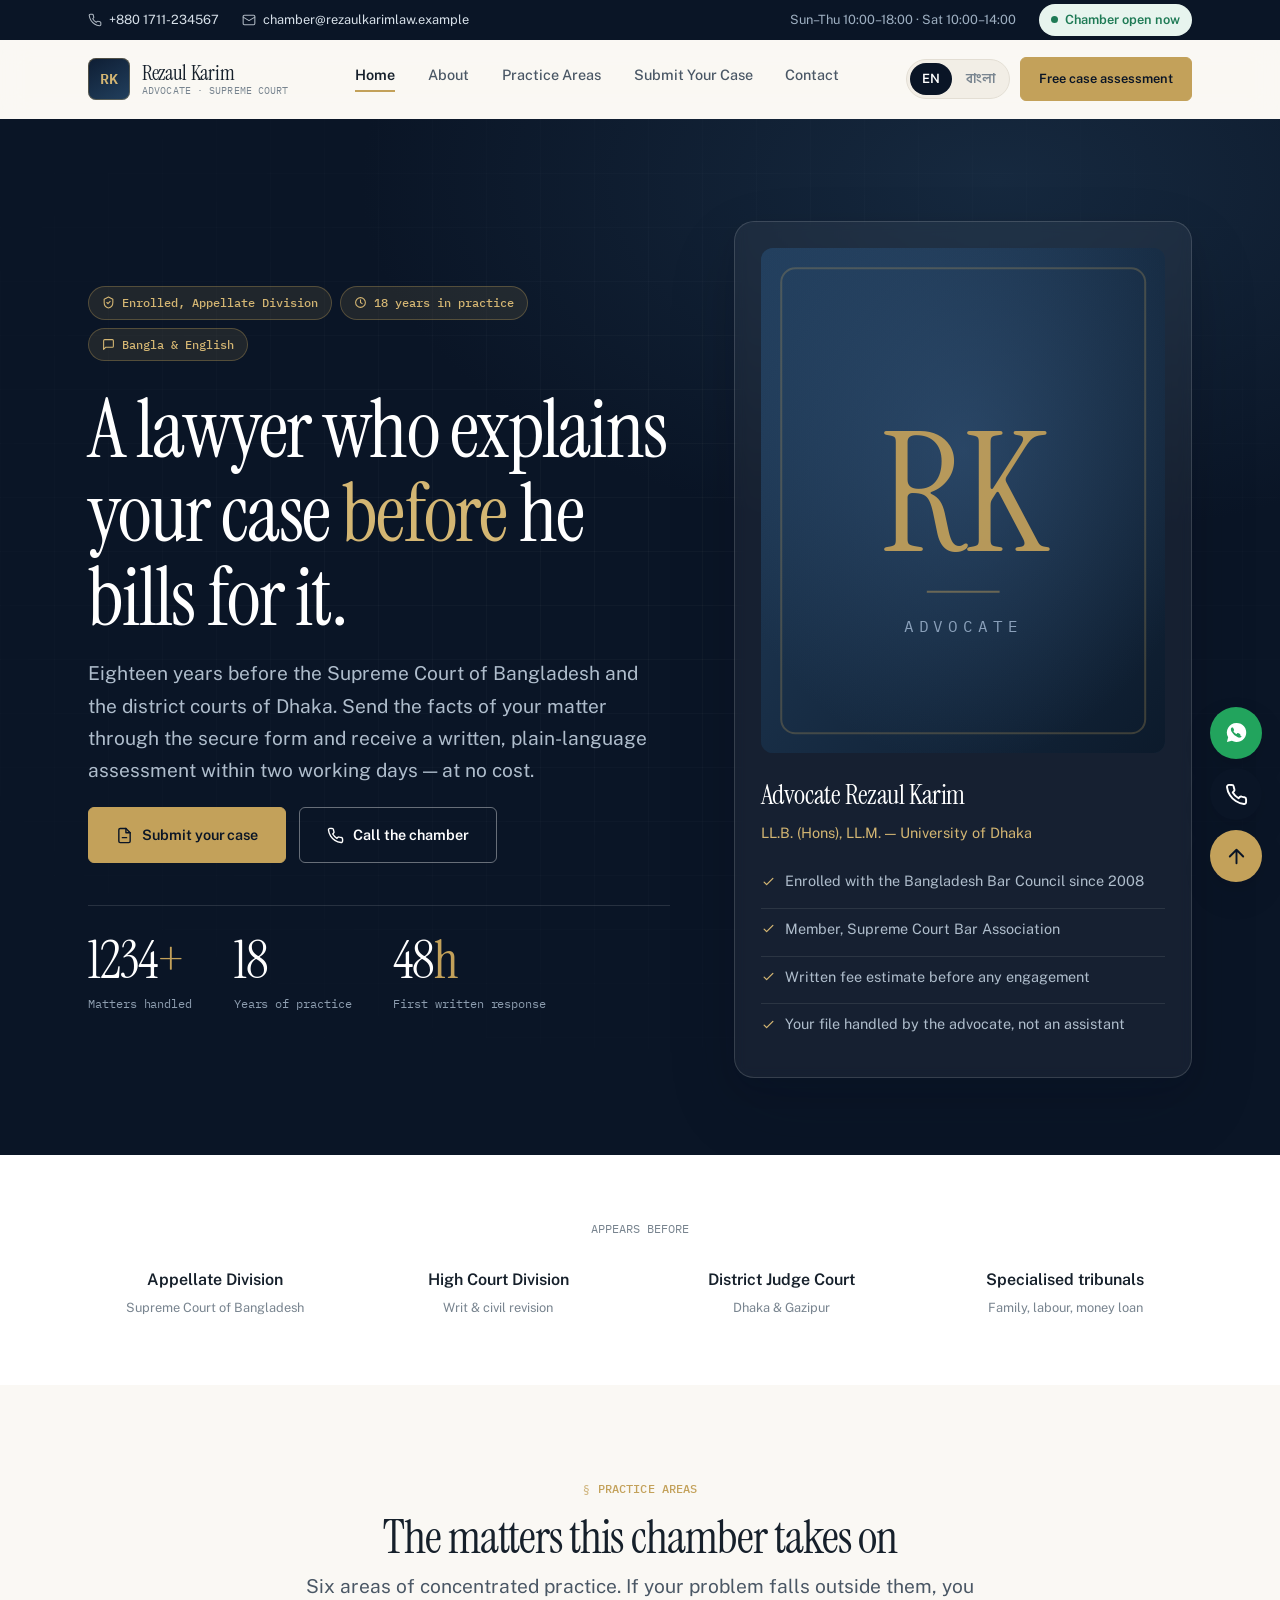
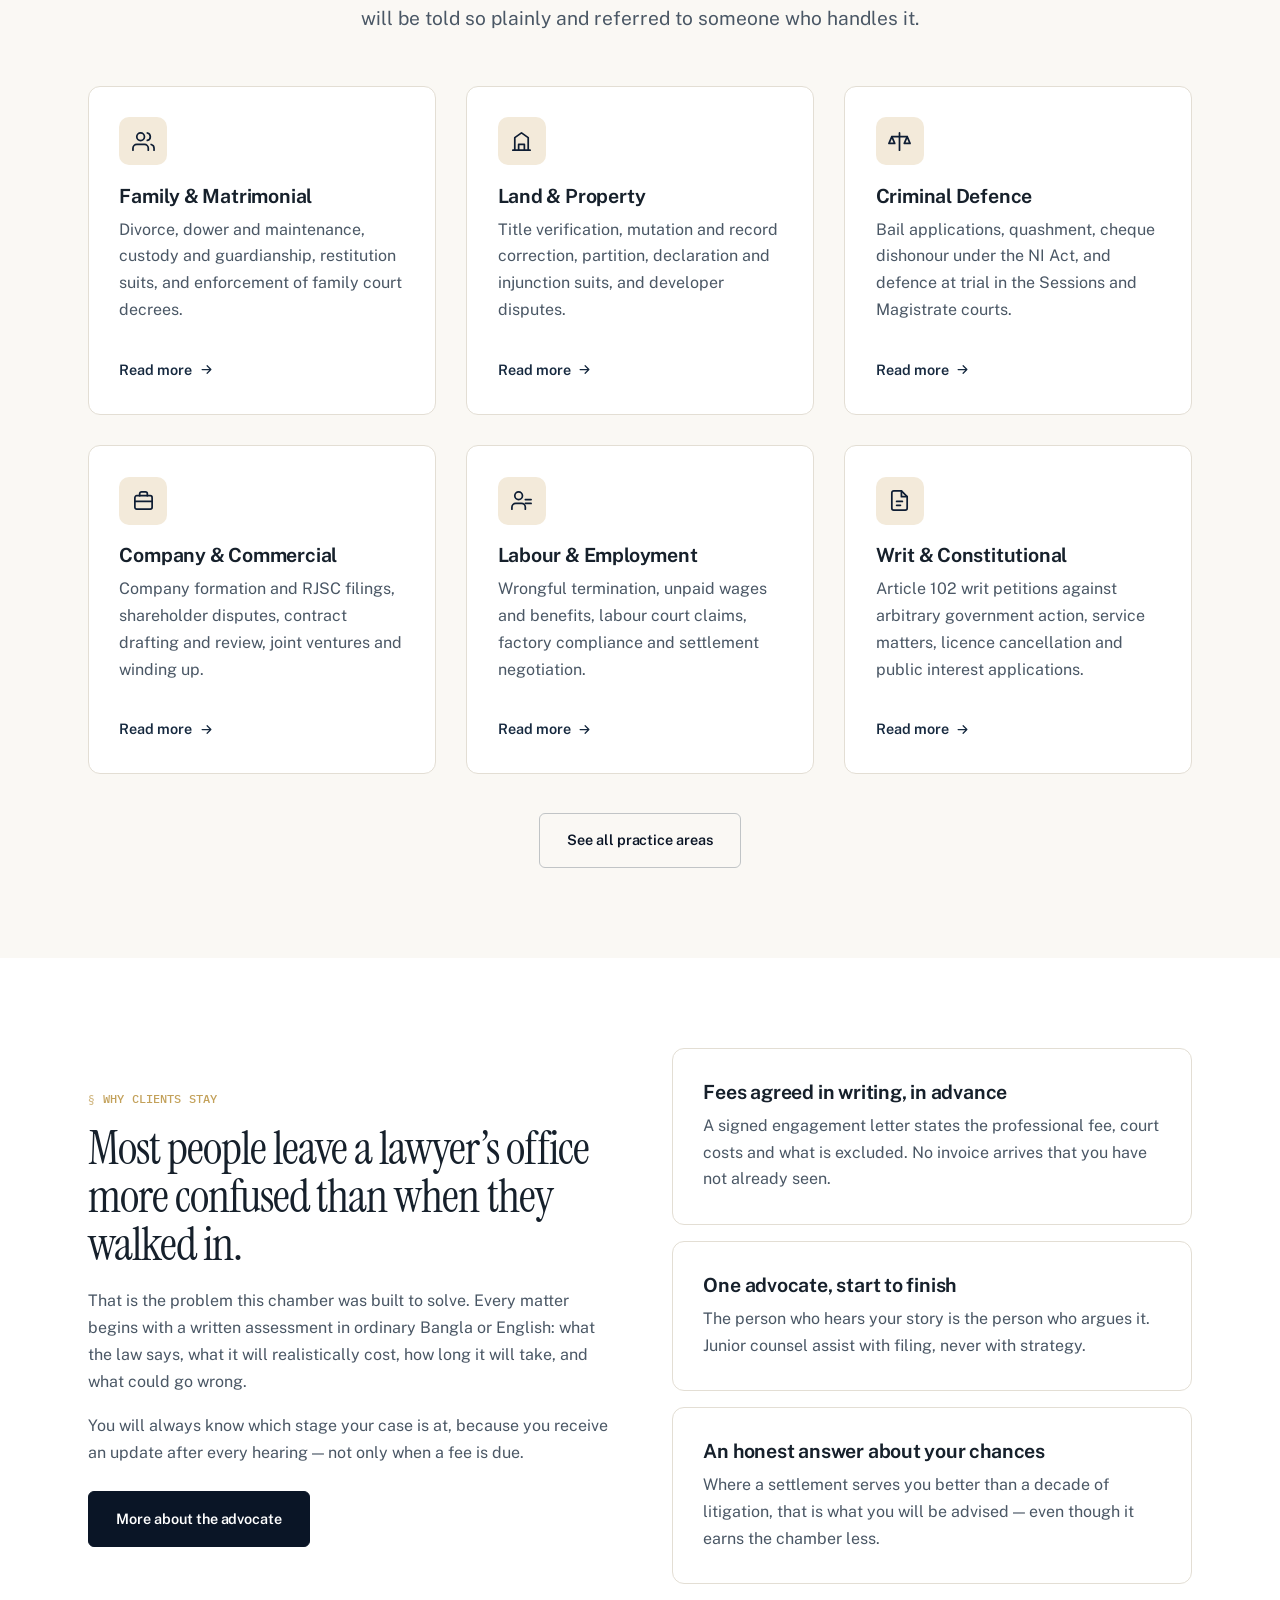
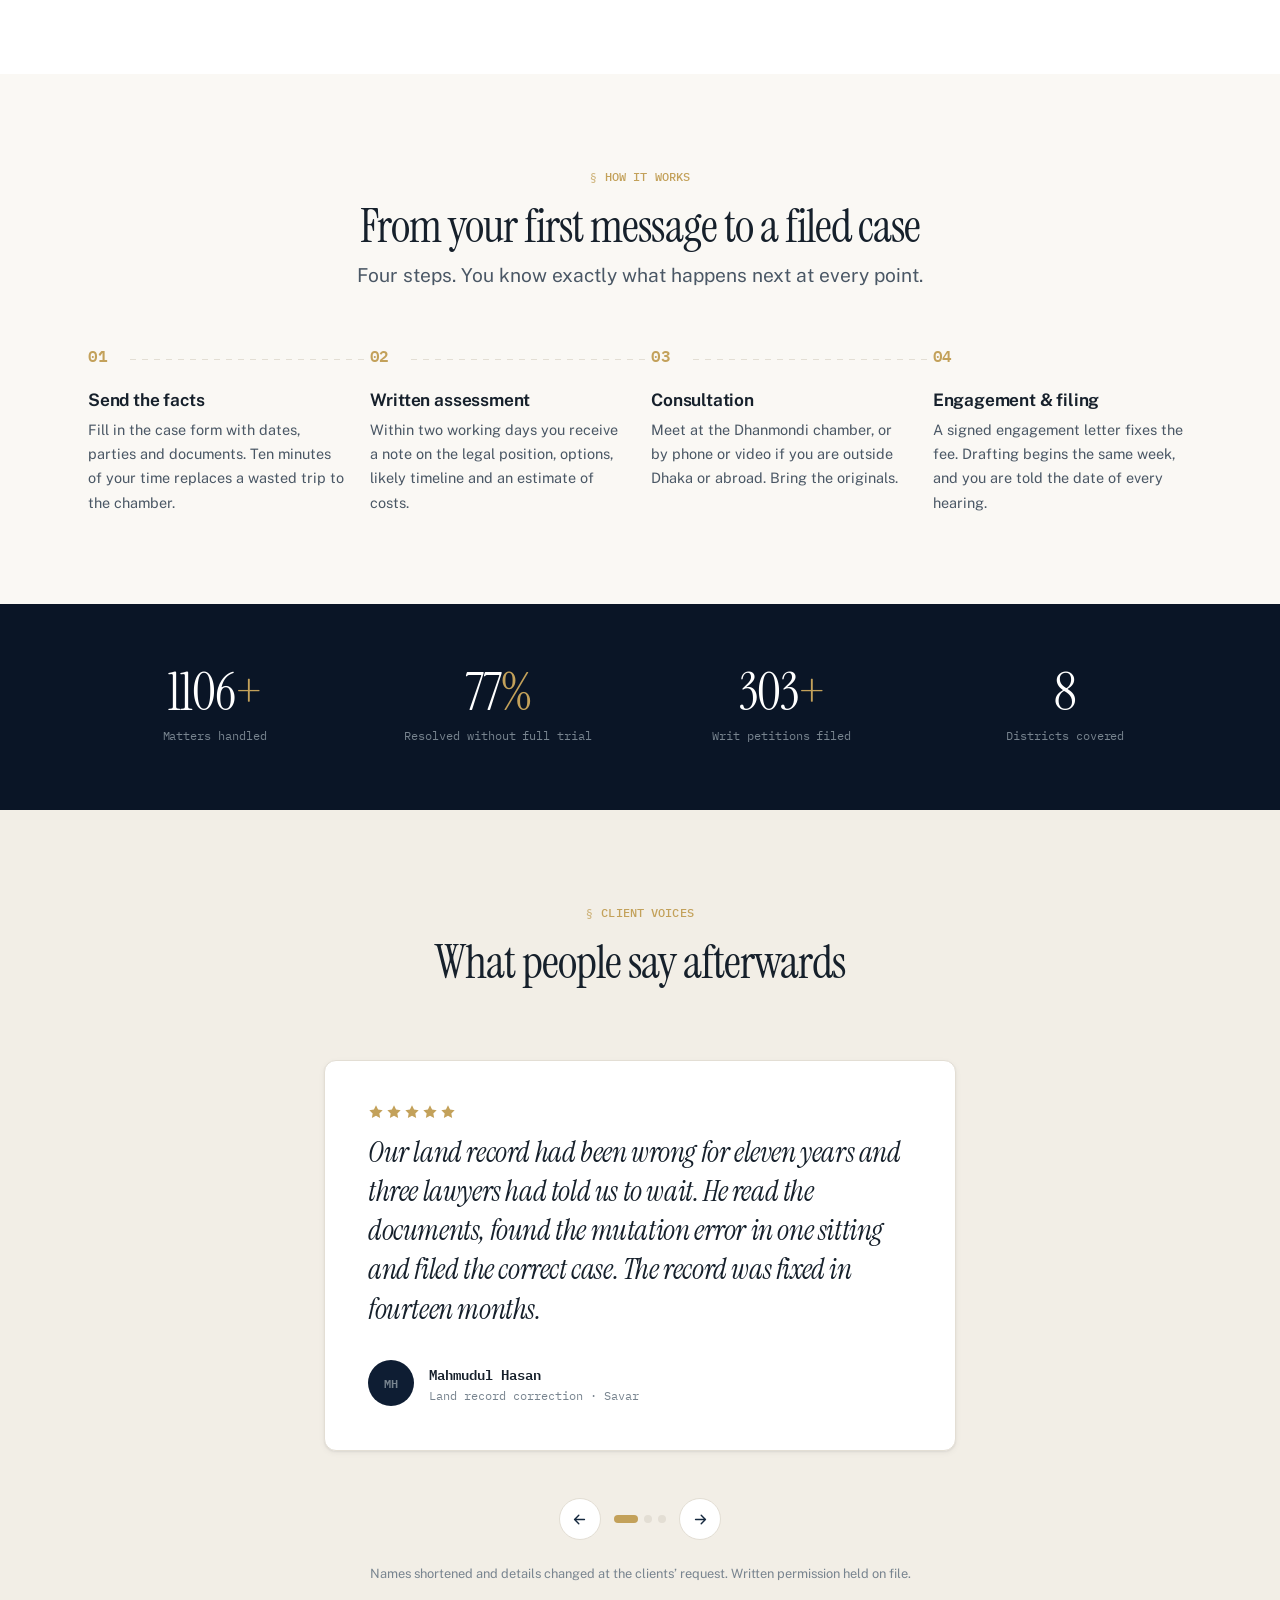
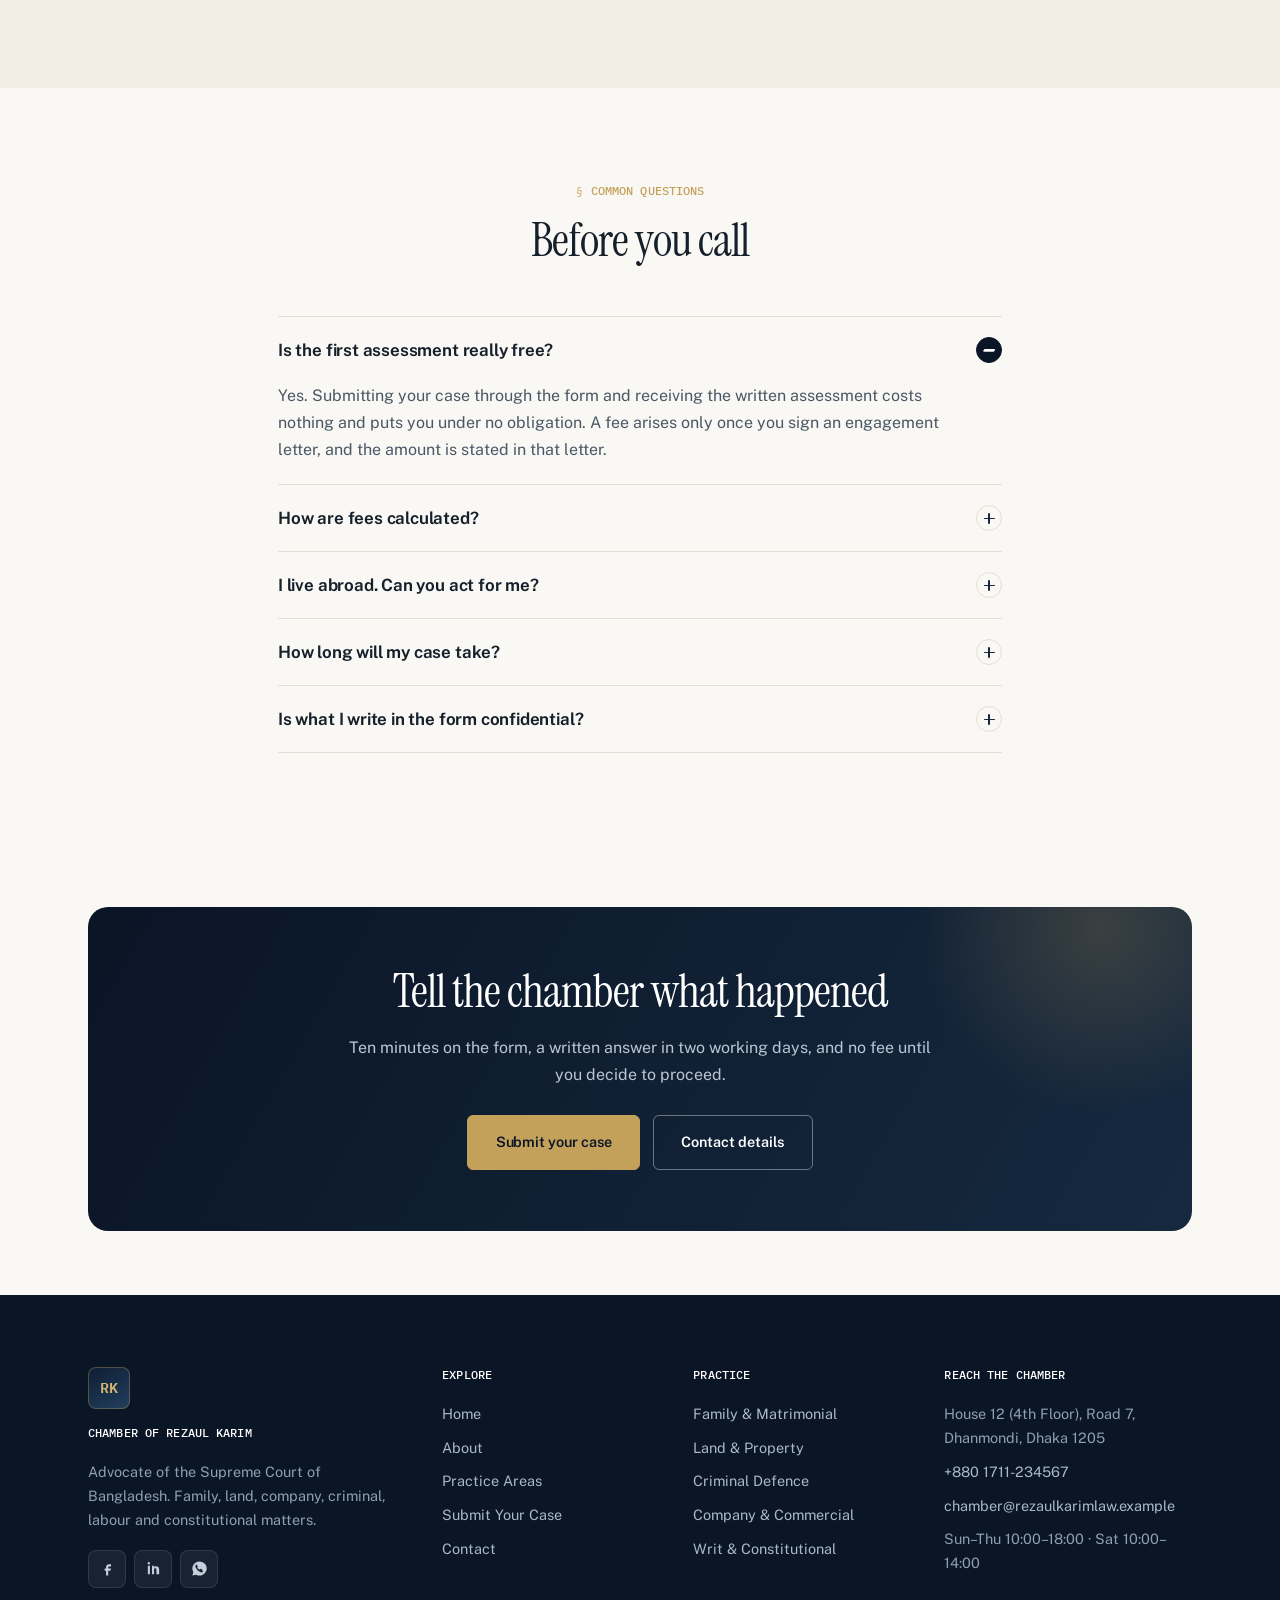
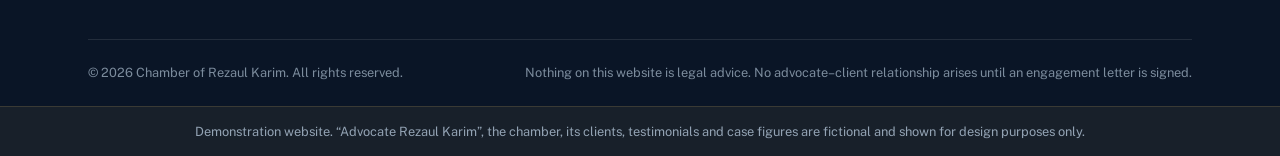
==== commit 777ef500: "Add a restrained motion layer Transform and opacity only, so nothing animated triggers layout.  - Th" ====
--- a/index.html
+++ b/index.html
@@ -92,6 +92,7 @@
       </div>
     </nav>
   </div>
+  <div class="scroll-progress" aria-hidden="true"><i></i></div>
 </header>
 <div class="nav-scrim"></div>
 
@@ -100,7 +101,7 @@
 <!-- ================= Hero ================= -->
 <section class="hero">
   <div class="wrap hero-grid">
-    <div>
+    <div class="hero-col">
       <div class="hero-badges">
         <span class="badge">
           <svg viewBox="0 0 24 24" fill="none" stroke="currentColor" stroke-width="2" stroke-linecap="round" stroke-linejoin="round"><path d="M12 2 4 6v6c0 5 3.4 9.1 8 10 4.6-.9 8-5 8-10V6Z"/><path d="m9 12 2 2 4-4"/></svg>
--- a/assets/css/styles.css
+++ b/assets/css/styles.css
@@ -915,3 +915,91 @@
 .cs-layout { display: grid; grid-template-columns: 1.55fr .95fr; gap: clamp(1.6rem, 4vw, 3rem); align-items: start; }
 @media (max-width: 980px) { .cs-layout { grid-template-columns: 1fr; } }
 .choice-title { display: block; font-weight: 600; color: var(--ink); line-height: 1.4; }
+
+/* ==========================================================================
+   Motion
+   Restrained and purposeful: transform and opacity only, every entrance
+   gated behind .js so nothing is hidden if the script never runs, and the
+   global prefers-reduced-motion rule above neutralises all of it.
+   ========================================================================== */
+
+@keyframes riseIn {
+  from { opacity: 0; transform: translateY(16px); }
+  to   { opacity: 1; transform: none; }
+}
+@keyframes wordRise {
+  from { opacity: 0; transform: translateY(0.42em); }
+  to   { opacity: 1; transform: none; }
+}
+@keyframes plateIn {
+  from { opacity: 0; transform: translateY(20px) scale(.985); }
+  to   { opacity: 1; transform: none; }
+}
+@keyframes drawerItemIn {
+  from { opacity: 0; transform: translateX(14px); }
+  to   { opacity: 1; transform: none; }
+}
+
+/* ---- hero: the left column enters in sequence ---- */
+.js .hero-col > *:not(h1) { opacity: 0; animation: riseIn .7s var(--ease) both; }
+.js .hero-col > .hero-badges { animation-delay: .05s; }
+.js .hero-col > .hero-lead   { animation-delay: .34s; }
+.js .hero-col > .btn-row     { animation-delay: .44s; }
+.js .hero-col > .hero-proof  { animation-delay: .54s; }
+.js .hero .hero-card { opacity: 0; animation: plateIn .9s var(--ease) .22s both; }
+
+/* ---- headline: words rise a line at a time ----
+   main.js wraps each word and sets a per-line delay. The hidden state lives
+   under .is-split, which is only added once the split has actually worked. */
+.w { display: inline-block; }
+.hero h1.is-split .w,
+.page-head h1.is-split .w {
+  opacity: 0;
+  animation: wordRise .72s var(--ease) both;
+  will-change: transform, opacity;
+}
+.page-head h1.is-split .w { animation-duration: .6s; }
+
+/* ---- reading progress, along the bottom edge of the header ---- */
+.scroll-progress {
+  position: absolute; left: 0; right: 0; bottom: -1px; height: 2px;
+  pointer-events: none; overflow: hidden;
+}
+.scroll-progress i {
+  display: block; height: 100%; width: 100%;
+  background: linear-gradient(90deg, var(--gold-500), var(--gold-400));
+  transform: scaleX(0); transform-origin: left;
+}
+
+/* ---- practice-area filtering ---- */
+.pa-card.is-filtering { animation: riseIn .45s var(--ease) both; }
+
+/* ---- drawer links cascade in ---- */
+@media (max-width: 1020px) {
+  body.nav-open .nav-links li { animation: drawerItemIn .42s var(--ease) both; }
+  body.nav-open .nav-links li:nth-child(1) { animation-delay: .06s; }
+  body.nav-open .nav-links li:nth-child(2) { animation-delay: .11s; }
+  body.nav-open .nav-links li:nth-child(3) { animation-delay: .16s; }
+  body.nav-open .nav-links li:nth-child(4) { animation-delay: .21s; }
+  body.nav-open .nav-links li:nth-child(5) { animation-delay: .26s; }
+  body.nav-open .nav-links li:nth-child(6) { animation-delay: .31s; }
+}
+
+/* ---- micro-interactions ---- */
+.card--hover .card-icon { transition: background .28s var(--ease), color .28s var(--ease), transform .35s var(--ease); }
+.card--hover:hover .card-icon { transform: translateY(-2px) rotate(-3deg); }
+.contact-item .ci-icon { transition: transform .3s var(--ease), background .3s var(--ease); }
+.contact-item:hover .ci-icon { transform: translateY(-2px); background: var(--gold-500); }
+.timeline li::before { transition: transform .3s var(--ease), background .3s var(--ease); }
+.timeline li:hover::before { transform: scale(1.25); background: var(--gold-500); }
+.social a svg, .fab svg { transition: transform .25s var(--ease); }
+.social a:hover svg { transform: scale(1.1); }
+
+/* the form advances with a slightly longer, calmer step transition */
+.form-step { animation: riseIn .42s var(--ease); }
+
+@media (prefers-reduced-motion: reduce) {
+  .js .hero-col > *:not(h1), .js .hero .hero-card { opacity: 1; animation: none; }
+  .hero h1.is-split .w, .page-head h1.is-split .w { opacity: 1; animation: none; }
+  .scroll-progress { display: none; }
+}
